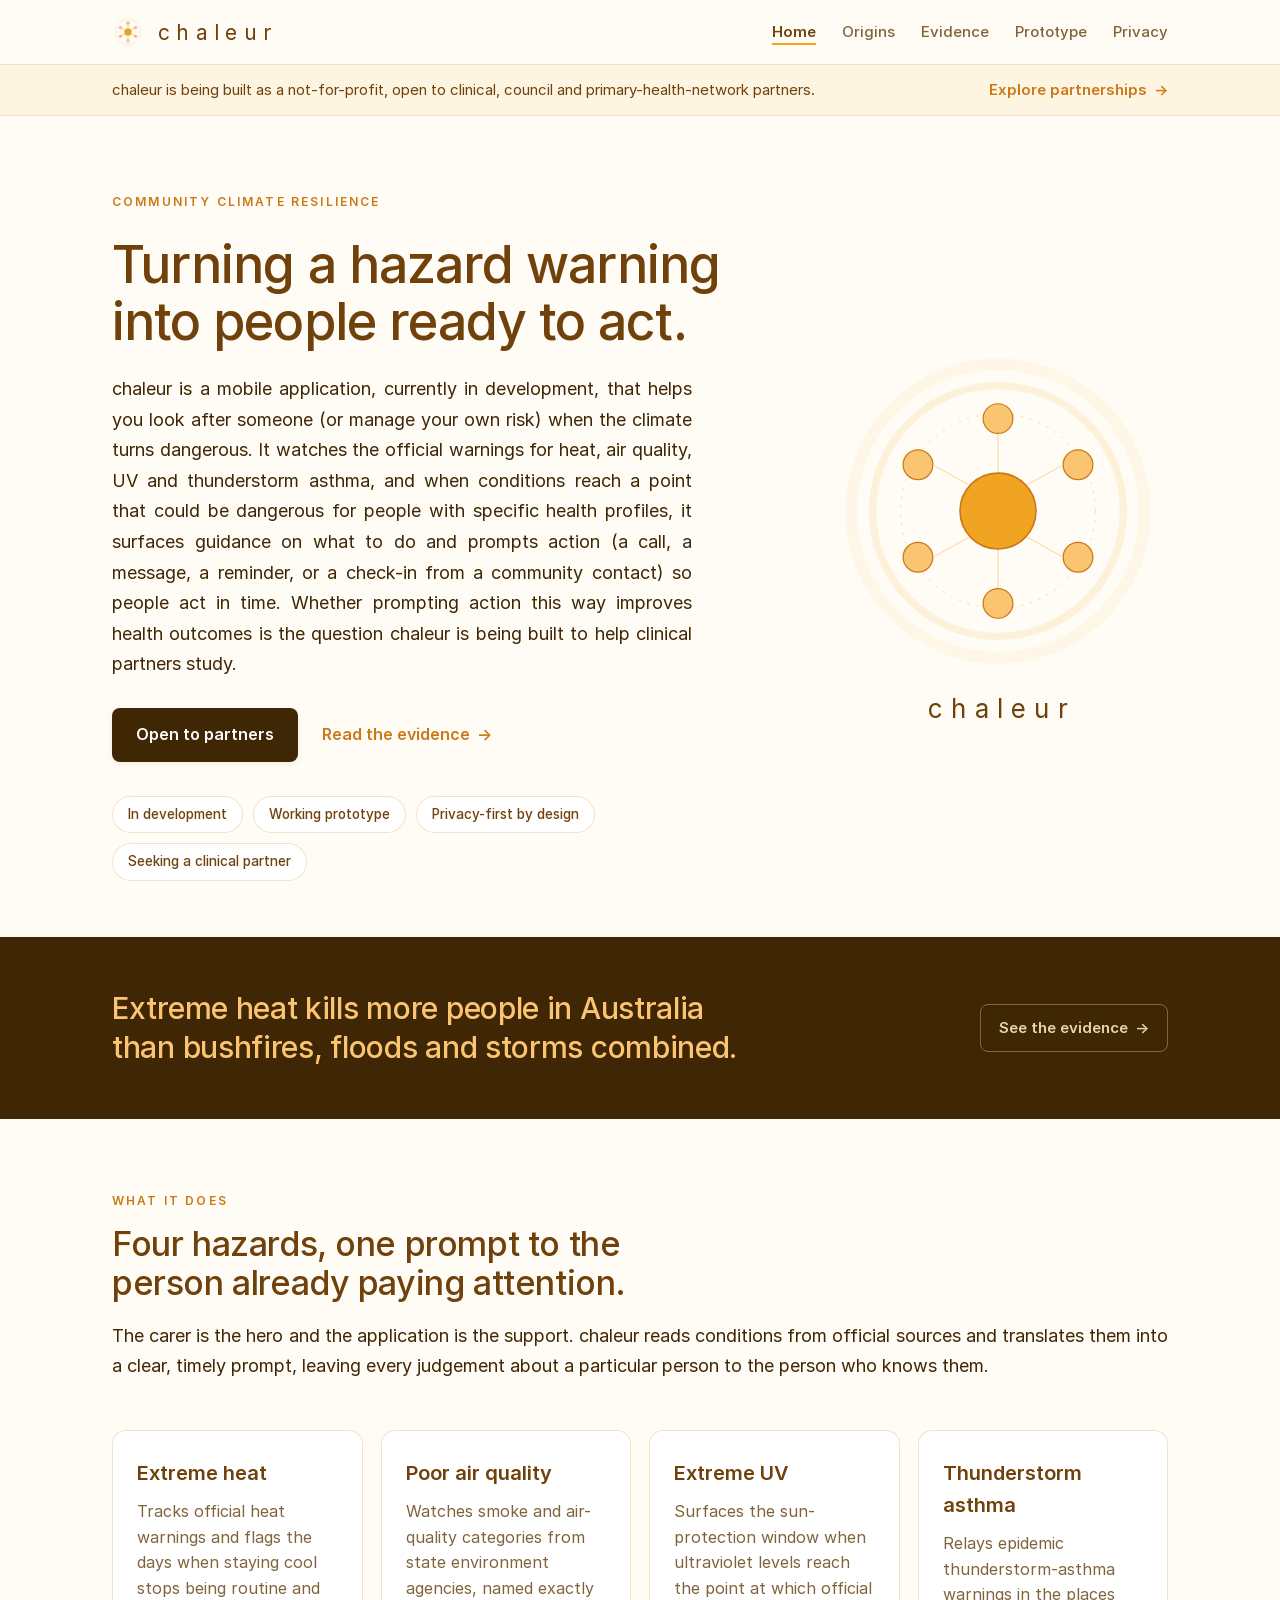
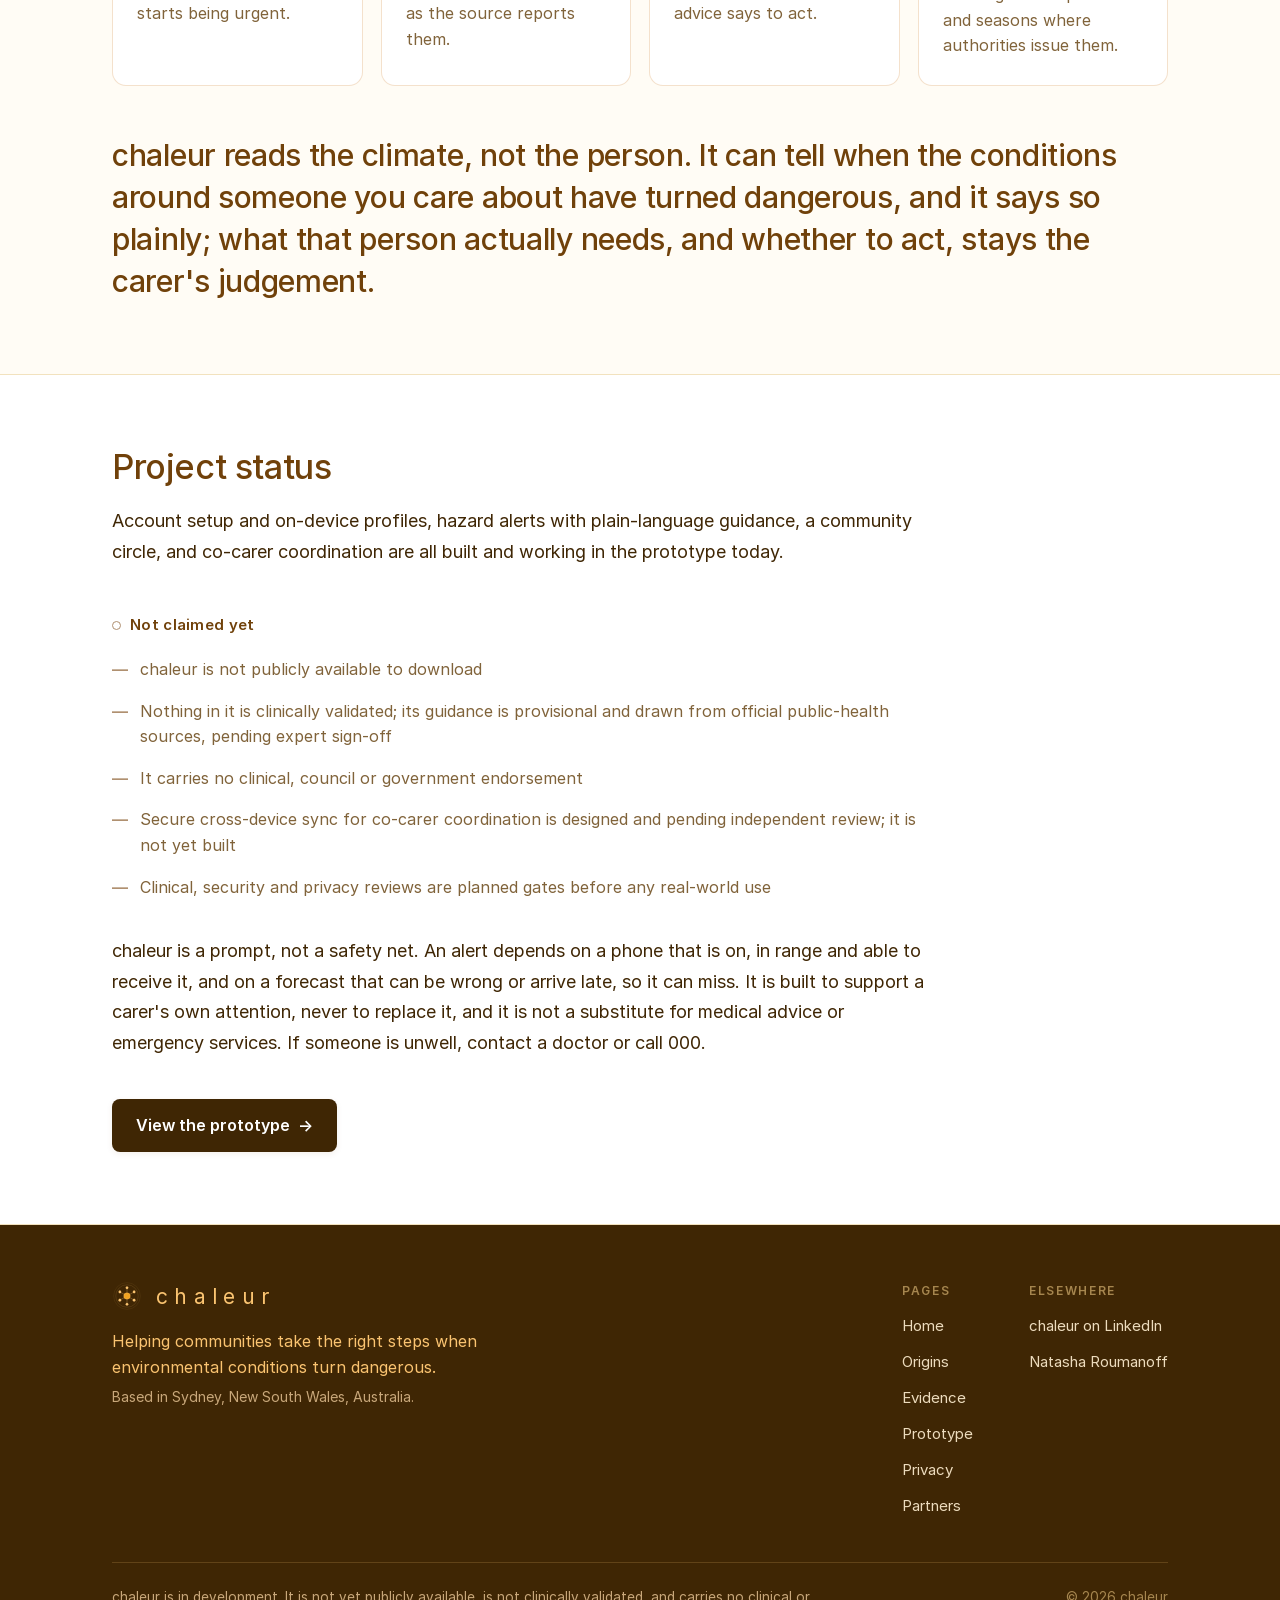
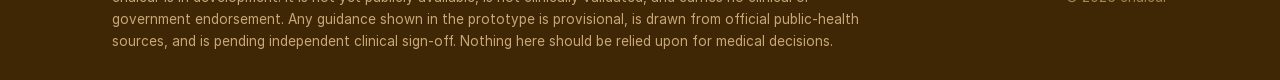
==== index.html @ b628b540 "Add GoatCounter page-view snippet to all six pages Co-Authored-By: Claude Fable 5 <noreply@anthropic" ====
<!DOCTYPE html>
<html lang="en-AU">
<head>
<meta charset="utf-8">
<meta name="viewport" content="width=device-width, initial-scale=1">
<title>chaleur — turning hazard warnings into people ready to act</title>
<link rel="icon" href="assets/favicon.svg" type="image/svg+xml">
<link rel="stylesheet" href="assets/site.css">
</head>
<body>

<a href="#main" class="is-skip" style="position:absolute;left:16px;top:-64px;z-index:200;background:var(--richest-dark);color:#fff;padding:11px 18px;border-radius:8px;font-size:15px;font-weight:600;text-decoration:none;transition:top .18s ease;">Skip to content</a>

<div style="min-height:100vh;display:flex;flex-direction:column;">

  <header style="position:sticky;top:0;z-index:50;background:rgba(255,252,245,0.94);border-bottom:1px solid var(--divider-soft);">
    <div style="max-width:1120px;margin:0 auto;padding:16px 32px;display:flex;align-items:center;justify-content:space-between;gap:24px;flex-wrap:wrap;">
      <a href="index.html" aria-label="chaleur home" style="display:inline-flex;align-items:center;gap:12px;text-decoration:none;">
        <svg viewBox="0 0 400 400" width="32" height="32" aria-hidden="true" focusable="false" style="display:block;flex:none;">
          <circle cx="200" cy="200" r="178" fill="none" stroke="#CB7818" stroke-width="5" stroke-opacity="0.15"></circle><circle cx="200" cy="200" r="150" fill="none" stroke="#CB7818" stroke-width="5" stroke-opacity="0.28"></circle><g stroke="#CB7818" stroke-width="8" stroke-opacity="0.5"><line x1="200" y1="200" x2="200" y2="90"></line><line x1="200" y1="200" x2="295" y2="145"></line><line x1="200" y1="200" x2="295" y2="255"></line><line x1="200" y1="200" x2="200" y2="310"></line><line x1="200" y1="200" x2="105" y2="255"></line><line x1="200" y1="200" x2="105" y2="145"></line></g><circle cx="200" cy="200" r="44" fill="#F1A322" stroke="#CB7818" stroke-width="3"></circle>
          <circle cx="200" cy="90" r="17" fill="#FBC471" stroke="#CB7818" stroke-width="2.5"></circle>
          <circle cx="295" cy="145" r="17" fill="#FBC471" stroke="#CB7818" stroke-width="2.5"></circle>
          <circle cx="295" cy="255" r="17" fill="#FBC471" stroke="#CB7818" stroke-width="2.5"></circle>
          <circle cx="200" cy="310" r="17" fill="#FBC471" stroke="#CB7818" stroke-width="2.5"></circle>
          <circle cx="105" cy="255" r="17" fill="#FBC471" stroke="#CB7818" stroke-width="2.5"></circle>
          <circle cx="105" cy="145" r="17" fill="#FBC471" stroke="#CB7818" stroke-width="2.5"></circle>
        </svg>
        <span style="font-family:var(--font-sans);font-weight:400;font-size:21px;letter-spacing:0.30em;color:var(--wordmark);text-transform:lowercase;line-height:1;padding-left:2px;">chaleur</span>
      </a>
      <nav aria-label="Primary" style="display:flex;align-items:center;gap:26px;flex-wrap:wrap;">
        <a href="index.html" aria-current="page" style="text-decoration:underline;text-decoration-color:var(--warmth-core);text-decoration-thickness:2px;text-underline-offset:6px;font-size:15px;font-weight:600;color:var(--wordmark);">Home</a>
        <a href="origins.html" class="h-word" style="text-decoration:none;font-size:15px;font-weight:500;color:var(--fg-muted);">Origins</a>
        <a href="evidence.html" class="h-word" style="text-decoration:none;font-size:15px;font-weight:500;color:var(--fg-muted);">Evidence</a>
        <a href="prototype.html" class="h-word" style="text-decoration:none;font-size:15px;font-weight:500;color:var(--fg-muted);">Prototype</a>
        <a href="privacy.html" class="h-word" style="text-decoration:none;font-size:15px;font-weight:500;color:var(--fg-muted);">Privacy</a>
      </nav>
    </div>
  </header>

  <aside aria-label="Partnerships" style="background:rgba(241,163,34,0.09);border-bottom:1px solid var(--divider-soft);">
    <div style="max-width:1120px;margin:0 auto;padding:13px 32px;display:flex;align-items:center;justify-content:space-between;gap:20px;flex-wrap:wrap;">
      <p style="margin:0;font-size:15px;color:var(--wordmark);">chaleur is being built as a not-for-profit, open to clinical, council and primary-health-network partners.</p>
      <a href="partners.html" class="h-word" style="display:inline-flex;align-items:center;gap:7px;flex:none;text-decoration:none;font-size:15px;font-weight:600;color:var(--amber-border);">Explore partnerships <span aria-hidden="true">→</span></a>
    </div>
  </aside>

  <main id="main" style="flex:1;">

    <section aria-labelledby="hero-h" style="max-width:1120px;margin:0 auto;padding:72px 32px 56px;">
      <div style="display:flex;gap:60px;align-items:center;flex-wrap:wrap;">
        <div style="flex:1 1 460px;min-width:300px;">
          <div style="margin-bottom:22px;">
            <span style="font-size:12px;font-weight:600;letter-spacing:0.18em;text-transform:uppercase;color:var(--amber-border);">Community climate resilience</span>
          </div>
          <h1 id="hero-h" style="margin:0 0 24px;font-weight:500;font-size:clamp(32px,4.2vw,52px);line-height:1.1;letter-spacing:-0.018em;color:var(--wordmark);text-wrap:balance;">Turning a hazard warning into people ready to act.</h1>
          <p style="margin:0 0 28px;font-size:18px;line-height:1.7;color:var(--fg);max-width:580px;">chaleur is a mobile application, currently in development, that helps you look after someone (or manage your own risk) when the climate turns dangerous. It watches the official warnings for heat, air quality, UV and thunderstorm asthma, and when conditions reach a point that could be dangerous for people with specific health profiles, it surfaces guidance on what to do and prompts action (a call, a message, a reminder, or a check-in from a community contact) so people act in time. Whether prompting action this way improves health outcomes is the question chaleur is being built to help clinical partners study.</p>
          <div style="display:flex;align-items:center;gap:24px;flex-wrap:wrap;margin-bottom:34px;">
            <a href="partners.html" class="h-btn-dark" style="display:inline-flex;align-items:center;gap:8px;background:var(--richest-dark);color:#fff;font-size:16px;font-weight:600;text-decoration:none;padding:14px 24px;border-radius:8px;box-shadow:var(--shadow-sm);transition:transform .18s ease,box-shadow .18s ease;">Open to partners</a>
            <a href="evidence.html" class="h-word" style="display:inline-flex;align-items:center;gap:7px;font-size:16px;font-weight:600;color:var(--amber-border);text-decoration:none;">Read the evidence <span aria-hidden="true">→</span></a>
          </div>
          <ul style="list-style:none;margin:0;padding:0;display:flex;flex-wrap:wrap;gap:10px;">
            <li style="font-size:13.5px;font-weight:500;color:var(--wordmark);background:var(--surface);border:1px solid var(--border-soft);border-radius:999px;padding:7px 15px;">In development</li>
            <li style="font-size:13.5px;font-weight:500;color:var(--wordmark);background:var(--surface);border:1px solid var(--border-soft);border-radius:999px;padding:7px 15px;">Working prototype</li>
            <li style="font-size:13.5px;font-weight:500;color:var(--wordmark);background:var(--surface);border:1px solid var(--border-soft);border-radius:999px;padding:7px 15px;">Privacy-first by design</li>
            <li style="font-size:13.5px;font-weight:500;color:var(--wordmark);background:var(--surface);border:1px solid var(--border-soft);border-radius:999px;padding:7px 15px;">Seeking a clinical partner</li>
          </ul>
        </div>
        <div style="flex:0 1 340px;min-width:280px;display:flex;flex-direction:column;align-items:center;gap:20px;">
          <div style="width:min(330px,80vw);">
            <svg viewBox="0 0 400 400" width="100%" role="img" aria-label="The chaleur mark: a central point connected outward to six surrounding points, representing a care network." style="display:block;">
              <circle class="ch-halo" cx="200" cy="200" r="178" fill="none" stroke="#F1A322" stroke-width="14" stroke-opacity="0.07" style="animation:ch-fade 900ms ease-out 200ms both;"></circle>
              <circle class="ch-halo" cx="200" cy="200" r="152" fill="none" stroke="#F1A322" stroke-width="9" stroke-opacity="0.13" style="animation:ch-fade 900ms ease-out 320ms both;"></circle>
              <circle class="ch-settle" cx="200" cy="200" r="118" fill="none" stroke="#F1A322" stroke-width="0.9" stroke-opacity="0.5" stroke-dasharray="3 8" style="transform-box:fill-box;transform-origin:center;animation:ch-fade 900ms ease-out 260ms both;"></circle>
              <g stroke="#F1A322" stroke-width="1.1" stroke-opacity="0.5">
                <line class="ch-settle" x1="200" y1="154" x2="200" y2="103" style="animation:ch-fade 700ms ease-out 720ms both;"></line>
                <line class="ch-settle" x1="227" y1="173" x2="277" y2="145" style="animation:ch-fade 700ms ease-out 760ms both;"></line>
                <line class="ch-settle" x1="227" y1="227" x2="277" y2="255" style="animation:ch-fade 700ms ease-out 800ms both;"></line>
                <line class="ch-settle" x1="200" y1="246" x2="200" y2="297" style="animation:ch-fade 700ms ease-out 760ms both;"></line>
                <line class="ch-settle" x1="173" y1="227" x2="123" y2="255" style="animation:ch-fade 700ms ease-out 800ms both;"></line>
                <line class="ch-settle" x1="173" y1="173" x2="123" y2="145" style="animation:ch-fade 700ms ease-out 760ms both;"></line>
              </g>
              <circle class="ch-settle" cx="200" cy="200" r="46" fill="#F1A322" stroke="#CB7818" stroke-width="2" style="transform-box:fill-box;transform-origin:center;animation:ch-settle 820ms cubic-bezier(.2,.7,.2,1) 120ms both;"></circle>
              <circle class="ch-settle" cx="200" cy="88" r="18" fill="#FBC471" stroke="#CB7818" stroke-width="1.5" style="transform-box:fill-box;transform-origin:center;animation:ch-settle 760ms cubic-bezier(.2,.7,.2,1) 340ms both;"></circle>
              <circle class="ch-settle" cx="297" cy="144" r="18" fill="#FBC471" stroke="#CB7818" stroke-width="1.5" style="transform-box:fill-box;transform-origin:center;animation:ch-settle 760ms cubic-bezier(.2,.7,.2,1) 400ms both;"></circle>
              <circle class="ch-settle" cx="297" cy="256" r="18" fill="#FBC471" stroke="#CB7818" stroke-width="1.5" style="transform-box:fill-box;transform-origin:center;animation:ch-settle 760ms cubic-bezier(.2,.7,.2,1) 460ms both;"></circle>
              <circle class="ch-settle" cx="200" cy="312" r="18" fill="#FBC471" stroke="#CB7818" stroke-width="1.5" style="transform-box:fill-box;transform-origin:center;animation:ch-settle 760ms cubic-bezier(.2,.7,.2,1) 520ms both;"></circle>
              <circle class="ch-settle" cx="103" cy="256" r="18" fill="#FBC471" stroke="#CB7818" stroke-width="1.5" style="transform-box:fill-box;transform-origin:center;animation:ch-settle 760ms cubic-bezier(.2,.7,.2,1) 580ms both;"></circle>
              <circle class="ch-settle" cx="103" cy="144" r="18" fill="#FBC471" stroke="#CB7818" stroke-width="1.5" style="transform-box:fill-box;transform-origin:center;animation:ch-settle 760ms cubic-bezier(.2,.7,.2,1) 640ms both;"></circle>
            </svg>
          </div>
          <div style="font-family:var(--font-sans);font-weight:400;font-size:26px;letter-spacing:0.32em;color:var(--wordmark);text-transform:lowercase;line-height:1;padding-left:8px;">chaleur</div>
        </div>
      </div>
    </section>

    <section aria-label="Why this matters" style="background:var(--richest-dark);">
      <div style="max-width:1120px;margin:0 auto;padding:52px 32px;display:flex;gap:32px;align-items:center;flex-wrap:wrap;justify-content:space-between;">
        <p style="margin:0;text-align:left;font-weight:500;font-size:clamp(22px,2.6vw,30px);line-height:1.3;letter-spacing:-0.01em;color:var(--community-light);max-width:780px;text-wrap:balance;">Extreme heat kills more people in Australia than bushfires, floods and storms combined.</p>
        <a href="evidence.html" class="h-ghost" style="display:inline-flex;align-items:center;gap:7px;flex:none;font-size:15px;font-weight:600;color:#E9D4AE;text-decoration:none;border:1px solid rgba(250,199,117,0.4);padding:11px 18px;border-radius:8px;">See the evidence <span aria-hidden="true">→</span></a>
      </div>
    </section>

    <section aria-labelledby="does-h" style="max-width:1120px;margin:0 auto;padding:72px 32px;">
      <p style="font-size:12px;font-weight:600;letter-spacing:0.18em;text-transform:uppercase;color:var(--amber-border);margin:0 0 14px;">What it does</p>
      <h2 id="does-h" style="margin:0 0 18px;font-weight:500;font-size:clamp(26px,3vw,34px);line-height:1.16;letter-spacing:-0.012em;color:var(--wordmark);max-width:780px;text-wrap:balance;">Four hazards, one prompt to the person already paying attention.</h2>
      <p style="margin:0 0 48px;font-size:18px;line-height:1.7;color:var(--fg);">The carer is the hero and the application is the support. chaleur reads conditions from official sources and translates them into a clear, timely prompt, leaving every judgement about a particular person to the person who knows them.</p>
      <div style="display:grid;grid-template-columns:repeat(auto-fit,minmax(230px,1fr));gap:18px;">
        <div style="background:var(--surface);border:1px solid var(--border-soft);border-radius:14px;padding:26px 24px;">
          <h3 style="margin:0 0 10px;font-weight:600;font-size:20px;color:var(--wordmark);">Extreme heat</h3>
          <p style="margin:0;text-align:left;font-size:16px;line-height:1.6;color:var(--fg-muted);">Tracks official heat warnings and flags the days when staying cool stops being routine and starts being urgent.</p>
        </div>
        <div style="background:var(--surface);border:1px solid var(--border-soft);border-radius:14px;padding:26px 24px;">
          <h3 style="margin:0 0 10px;font-weight:600;font-size:20px;color:var(--wordmark);">Poor air quality</h3>
          <p style="margin:0;text-align:left;font-size:16px;line-height:1.6;color:var(--fg-muted);">Watches smoke and air-quality categories from state environment agencies, named exactly as the source reports them.</p>
        </div>
        <div style="background:var(--surface);border:1px solid var(--border-soft);border-radius:14px;padding:26px 24px;">
          <h3 style="margin:0 0 10px;font-weight:600;font-size:20px;color:var(--wordmark);">Extreme UV</h3>
          <p style="margin:0;text-align:left;font-size:16px;line-height:1.6;color:var(--fg-muted);">Surfaces the sun-protection window when ultraviolet levels reach the point at which official advice says to act.</p>
        </div>
        <div style="background:var(--surface);border:1px solid var(--border-soft);border-radius:14px;padding:26px 24px;">
          <h3 style="margin:0 0 10px;font-weight:600;font-size:20px;color:var(--wordmark);">Thunderstorm asthma</h3>
          <p style="margin:0;text-align:left;font-size:16px;line-height:1.6;color:var(--fg-muted);">Relays epidemic thunderstorm-asthma warnings in the places and seasons where authorities issue them.</p>
        </div>
      </div>
      <p style="margin:48px 0 0;font-size:clamp(22px,2.6vw,30px);font-weight:500;line-height:1.4;color:var(--wordmark);letter-spacing:-0.01em;text-align:left;text-wrap:pretty;">chaleur reads the climate, not the person. It can tell when the conditions around someone you care about have turned dangerous, and it says so plainly; what that person actually needs, and whether to act, stays the carer's judgement.</p>
    </section>

    <section aria-labelledby="status-h" style="background:var(--surface);border-top:1px solid var(--divider-soft);border-bottom:1px solid var(--divider-soft);">
      <div style="max-width:1120px;margin:0 auto;padding:72px 32px;">
        <h2 id="status-h" style="margin:0 0 20px;font-weight:500;font-size:clamp(26px,3vw,34px);line-height:1.16;letter-spacing:-0.012em;color:var(--wordmark);">Project status</h2>
        <p style="margin:0 0 44px;font-size:18px;line-height:1.7;color:var(--fg);max-width:820px;text-align:left;">Account setup and on-device profiles, hazard alerts with plain-language guidance, a community circle, and co-carer coordination are all built and working in the prototype today.</p>
        <div style="display:inline-flex;align-items:center;gap:9px;margin-bottom:20px;">
          <span aria-hidden="true" style="width:9px;height:9px;border-radius:50%;border:1.5px solid var(--fg-subtle);flex:none;"></span>
          <h3 style="margin:0;font-size:15px;font-weight:600;letter-spacing:0.02em;color:var(--wordmark);">Not claimed yet</h3>
        </div>
        <ul style="list-style:none;margin:0;padding:0;display:flex;flex-direction:column;gap:16px;max-width:820px;">
          <li style="display:flex;gap:12px;font-size:16px;color:var(--fg-muted);"><span aria-hidden="true" style="color:var(--fg-subtle);flex:none;font-weight:600;">—</span><span>chaleur is not publicly available to download</span></li>
          <li style="display:flex;gap:12px;font-size:16px;color:var(--fg-muted);"><span aria-hidden="true" style="color:var(--fg-subtle);flex:none;font-weight:600;">—</span><span>Nothing in it is clinically validated; its guidance is provisional and drawn from official public-health sources, pending expert sign-off</span></li>
          <li style="display:flex;gap:12px;font-size:16px;color:var(--fg-muted);"><span aria-hidden="true" style="color:var(--fg-subtle);flex:none;font-weight:600;">—</span><span>It carries no clinical, council or government endorsement</span></li>
          <li style="display:flex;gap:12px;font-size:16px;color:var(--fg-muted);"><span aria-hidden="true" style="color:var(--fg-subtle);flex:none;font-weight:600;">—</span><span>Secure cross-device sync for co-carer coordination is designed and pending independent review; it is not yet built</span></li>
          <li style="display:flex;gap:12px;font-size:16px;color:var(--fg-muted);"><span aria-hidden="true" style="color:var(--fg-subtle);flex:none;font-weight:600;">—</span><span>Clinical, security and privacy reviews are planned gates before any real-world use</span></li>
        </ul>
        <p style="margin:36px 0 0;font-size:18px;line-height:1.7;color:var(--fg);max-width:820px;text-align:left;">chaleur is a prompt, not a safety net. An alert depends on a phone that is on, in range and able to receive it, and on a forecast that can be wrong or arrive late, so it can miss. It is built to support a carer's own attention, never to replace it, and it is not a substitute for medical advice or emergency services. If someone is unwell, contact a doctor or call 000.</p>
        <div style="margin-top:40px;">
          <a href="prototype.html" class="h-btn-dark" style="display:inline-flex;align-items:center;gap:8px;background:var(--richest-dark);color:#fff;font-size:16px;font-weight:600;text-decoration:none;padding:14px 24px;border-radius:8px;box-shadow:var(--shadow-sm);transition:transform .18s ease,box-shadow .18s ease,background .18s ease;">View the prototype <span aria-hidden="true">→</span></a>
        </div>
      </div>
    </section>

  </main>

  <footer style="background:#3F2604;color:#FFFCF5;font-family:'Inter',-apple-system,BlinkMacSystemFont,'Segoe UI',Helvetica,Arial,sans-serif;">
    <div style="max-width:1120px;margin:0 auto;padding:56px 32px 28px;">
      <div style="display:flex;gap:48px;justify-content:space-between;flex-wrap:wrap;align-items:flex-start;margin-bottom:44px;">
        <div style="max-width:440px;">
          <div style="display:inline-flex;align-items:center;gap:12px;margin-bottom:18px;">
            <svg viewBox="0 0 400 400" width="30" height="30" aria-hidden="true" focusable="false" style="display:block;flex:none;">
              <circle cx="200" cy="200" r="178" fill="none" stroke="#FBC471" stroke-width="5" stroke-opacity="0.17"></circle><circle cx="200" cy="200" r="150" fill="none" stroke="#FBC471" stroke-width="5" stroke-opacity="0.3"></circle><g stroke="#FBC471" stroke-width="8" stroke-opacity="0.5"><line x1="200" y1="200" x2="200" y2="90"></line><line x1="200" y1="200" x2="295" y2="145"></line><line x1="200" y1="200" x2="295" y2="255"></line><line x1="200" y1="200" x2="200" y2="310"></line><line x1="200" y1="200" x2="105" y2="255"></line><line x1="200" y1="200" x2="105" y2="145"></line></g><circle cx="200" cy="200" r="44" fill="#F1A322" stroke="#FBC471" stroke-width="3"></circle>
              <circle cx="200" cy="90" r="17" fill="#FBC471" stroke="#FBC471" stroke-width="2"></circle>
              <circle cx="295" cy="145" r="17" fill="#FBC471" stroke="#FBC471" stroke-width="2"></circle>
              <circle cx="295" cy="255" r="17" fill="#FBC471" stroke="#FBC471" stroke-width="2"></circle>
              <circle cx="200" cy="310" r="17" fill="#FBC471" stroke="#FBC471" stroke-width="2"></circle>
              <circle cx="105" cy="255" r="17" fill="#FBC471" stroke="#FBC471" stroke-width="2"></circle>
              <circle cx="105" cy="145" r="17" fill="#FBC471" stroke="#FBC471" stroke-width="2"></circle>
            </svg>
            <span style="font-weight:400;font-size:21px;letter-spacing:0.30em;color:#FBC471;text-transform:lowercase;line-height:1;padding-left:2px;">chaleur</span>
          </div>
          <p style="margin:0 0 6px;font-size:16px;color:#FBC471;">Helping communities take the right steps when environmental conditions turn dangerous.</p>
          <p style="margin:0;font-size:14px;color:#C8A77A;">Based in Sydney, New South Wales, Australia.</p>
        </div>
        <div style="display:flex;gap:56px;flex-wrap:wrap;">
          <nav aria-label="Footer" style="display:flex;flex-direction:column;gap:12px;">
            <span style="font-size:12px;font-weight:600;letter-spacing:0.14em;text-transform:uppercase;color:#A6864F;margin-bottom:2px;">Pages</span>
            <a href="index.html" class="h-foot" style="text-decoration:none;font-size:15px;color:#EDDCBE;">Home</a>
            <a href="origins.html" class="h-foot" style="text-decoration:none;font-size:15px;color:#EDDCBE;">Origins</a>
            <a href="evidence.html" class="h-foot" style="text-decoration:none;font-size:15px;color:#EDDCBE;">Evidence</a>
            <a href="prototype.html" class="h-foot" style="text-decoration:none;font-size:15px;color:#EDDCBE;">Prototype</a>
            <a href="privacy.html" class="h-foot" style="text-decoration:none;font-size:15px;color:#EDDCBE;">Privacy</a>
            <a href="partners.html" class="h-foot" style="text-decoration:none;font-size:15px;color:#EDDCBE;">Partners</a>
          </nav>
          <nav aria-label="Elsewhere" style="display:flex;flex-direction:column;gap:12px;">
            <span style="font-size:12px;font-weight:600;letter-spacing:0.14em;text-transform:uppercase;color:#A6864F;margin-bottom:2px;">Elsewhere</span>
            <a href="https://www.linkedin.com/company/chaleur-app/" target="_blank" rel="noopener noreferrer" class="h-foot" style="text-decoration:none;font-size:15px;color:#EDDCBE;">chaleur on LinkedIn</a>
            <a href="https://www.linkedin.com/in/natasharoumanoff/" target="_blank" rel="noopener noreferrer" class="h-foot" style="text-decoration:none;font-size:15px;color:#EDDCBE;">Natasha Roumanoff</a>
          </nav>
        </div>
      </div>
      <div style="border-top:1px solid rgba(250,199,117,0.18);padding-top:24px;display:flex;gap:32px;flex-wrap:wrap;justify-content:space-between;align-items:flex-start;">
        <p style="margin:0;font-size:13.5px;line-height:1.6;color:#C8A77A;max-width:760px;">chaleur is in development. It is not yet publicly available, is not clinically validated, and carries no clinical or government endorsement. Any guidance shown in the prototype is provisional, is drawn from official public-health sources, and is pending independent clinical sign-off. Nothing here should be relied upon for medical decisions.</p>
        <p style="margin:0;font-size:13.5px;color:#A6864F;white-space:nowrap;">© 2026 chaleur</p>
      </div>
    </div>
  </footer>

</div>
<script data-goatcounter="https://chaleur.goatcounter.com/count"
        async src="//gc.zgo.at/count.js"></script>
</body>
</html>
---- assets/site.css ----
/* chaleur website — shared styles (brand v1.2)
   Design tokens, base rules and motion are reproduced verbatim from the Claude Design bundle.
   The bundle expressed hover/focus/active as `style-hover` / `style-focus` / `style-active`
   pseudo-attributes interpreted at runtime; here those interaction states are reproduced as real
   CSS rules (the small `.is-*` / `.h-*` classes at the foot of this file). Each element keeps its
   verbatim inline base style; the state rules use `!important` only on the properties that change
   on interaction, so they reliably override the inline base. */

/* ---- Self-hosted fonts (no third-party CDN) ---- */
@font-face { font-family:"Inter"; font-style:normal; font-weight:400; font-display:swap; src:url("fonts/Inter-Regular.woff2") format("woff2"); }
@font-face { font-family:"Inter"; font-style:normal; font-weight:500; font-display:swap; src:url("fonts/Inter-Medium.woff2") format("woff2"); }
@font-face { font-family:"Inter"; font-style:normal; font-weight:600; font-display:swap; src:url("fonts/Inter-SemiBold.woff2") format("woff2"); }
@font-face { font-family:"Inter"; font-style:normal; font-weight:700; font-display:swap; src:url("fonts/Inter-Bold.woff2") format("woff2"); }

/* ---- Design tokens ---- */
:root{
  --tint-bg:#FFFCF5; --surface:#FFFFFF;
  --warmth-core:#F1A322; --community-light:#FBC471; --amber-border:#CB7818;
  --wordmark:#70410A; --richest-dark:#3F2604; --pressed-dark:#2A1903;
  --fg:#3F2604; --fg-muted:#80633A; --fg-subtle:#B09070;
  --divider-soft:#F2E2BE; --border-soft:rgba(203,120,24,0.22);
  --shadow-sm:0 2px 6px rgba(112,65,10,0.08); --shadow-md:0 6px 18px rgba(112,65,10,0.10);
  --font-sans:"Inter",-apple-system,BlinkMacSystemFont,"Segoe UI",Helvetica,Arial,sans-serif;
}

/* ---- Base ---- */
*{box-sizing:border-box;}
html{scroll-behavior:smooth;}
body{margin:0;background:var(--tint-bg);color:var(--fg);font-family:var(--font-sans);font-weight:400;font-size:16px;line-height:1.6;-webkit-font-smoothing:antialiased;text-rendering:optimizeLegibility;}
*:focus-visible{outline:2px solid var(--warmth-core);outline-offset:3px;border-radius:3px;}
main p{text-align:justify;-webkit-hyphens:auto;hyphens:auto;}

/* ---- Animated mark (Home). Finite: the mark settles once and stops. ---- */
@keyframes ch-settle{from{opacity:0;transform:scale(.45);}to{opacity:1;transform:scale(1);}}
@keyframes ch-fade{from{opacity:0;}to{opacity:1;}}
@media (prefers-reduced-motion:reduce){
  html{scroll-behavior:auto;}
  .ch-settle{animation:none!important;opacity:1!important;transform:none!important;}
  .ch-halo{animation:none!important;}
}

/* ---- Interaction states (reproduce the bundle's style-hover/focus/active) ---- */
.is-skip:focus{top:16px!important;}
.h-word:hover{color:var(--wordmark)!important;}
.h-word-ul:hover{color:var(--wordmark)!important;text-decoration:underline!important;}
.h-ul:hover{text-decoration:underline!important;}
.h-ghost:hover{border-color:var(--community-light)!important;color:#fff!important;}
.h-foot:hover{color:#FBC471!important;}
.h-btn-dark:hover{transform:translateY(-2px)!important;box-shadow:var(--shadow-md)!important;}
.h-btn-dark:active{transform:translateY(0)!important;background:var(--pressed-dark)!important;}
.h-btn-amber:hover{background:var(--amber-border)!important;box-shadow:var(--shadow-sm)!important;}
.h-lift:hover{transform:translateY(-2px)!important;box-shadow:0 8px 22px rgba(0,0,0,0.28)!important;}
.h-lift:active{transform:translateY(0)!important;}
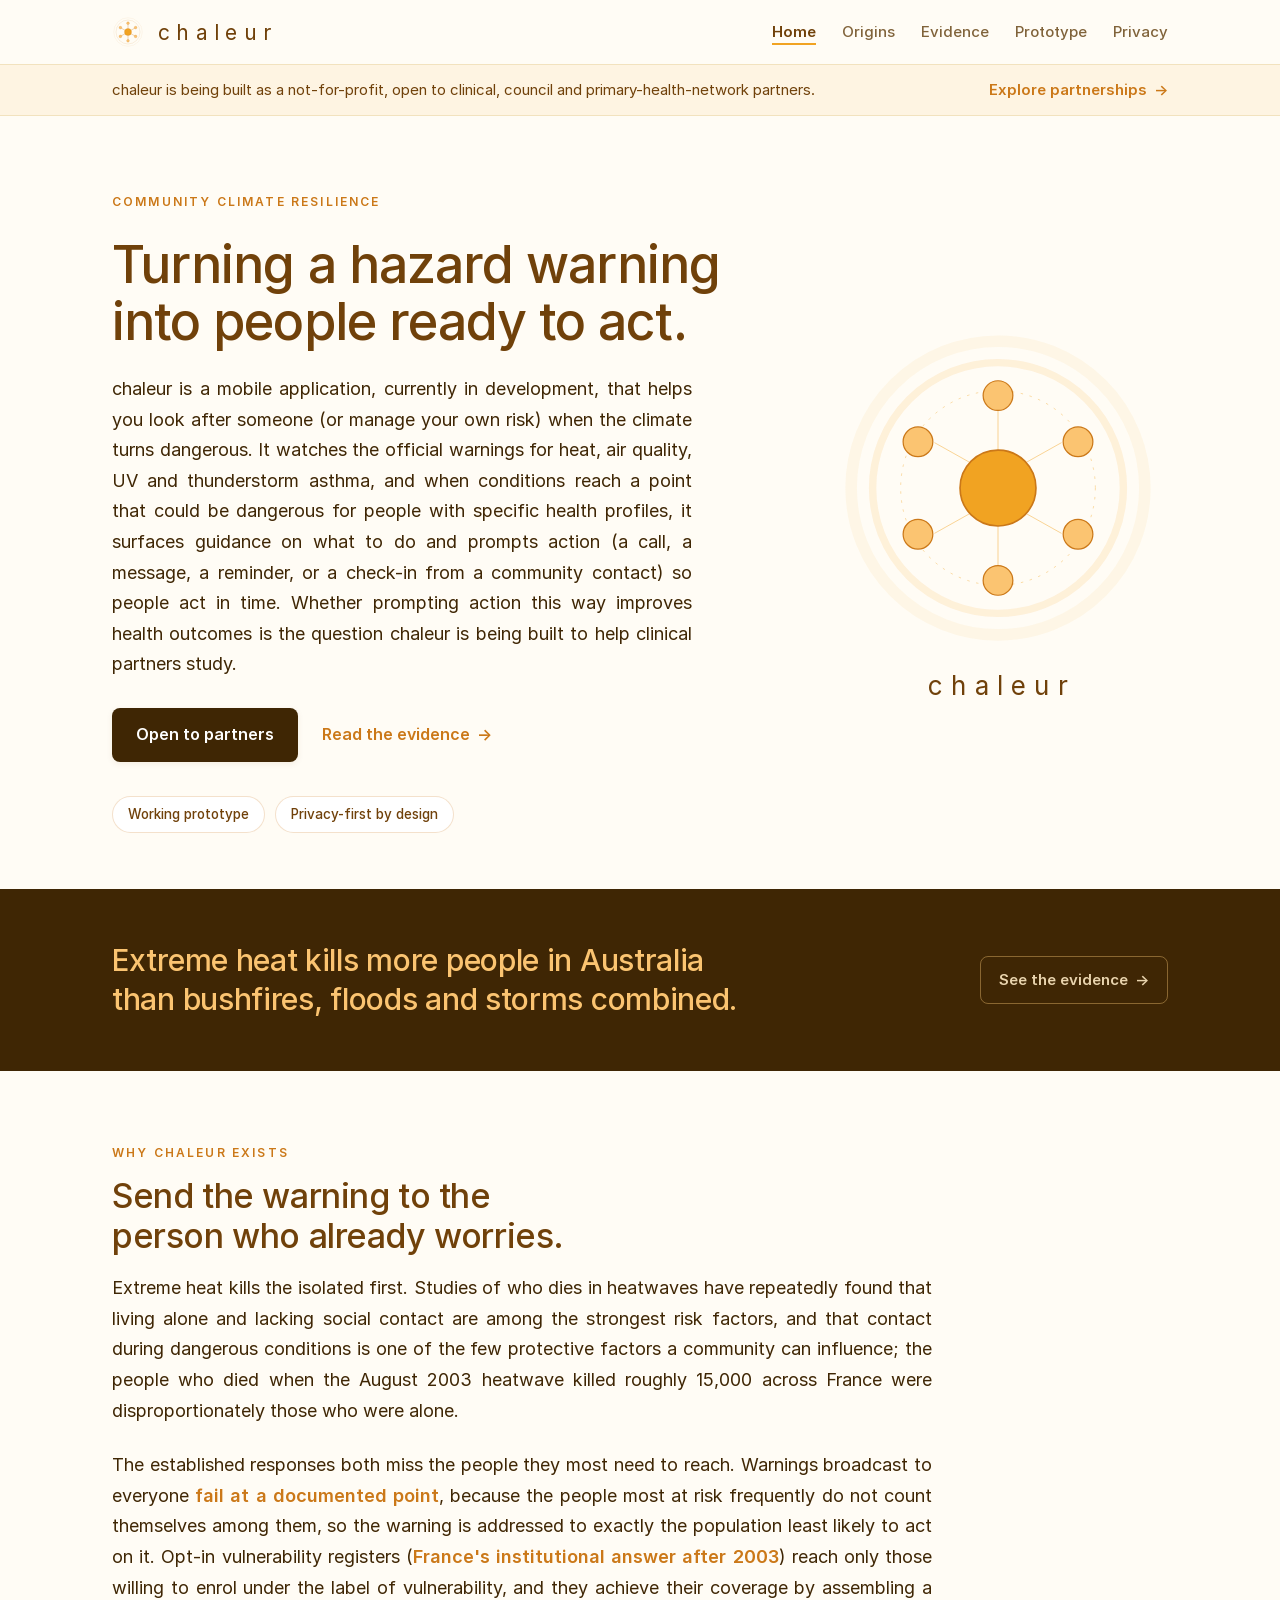
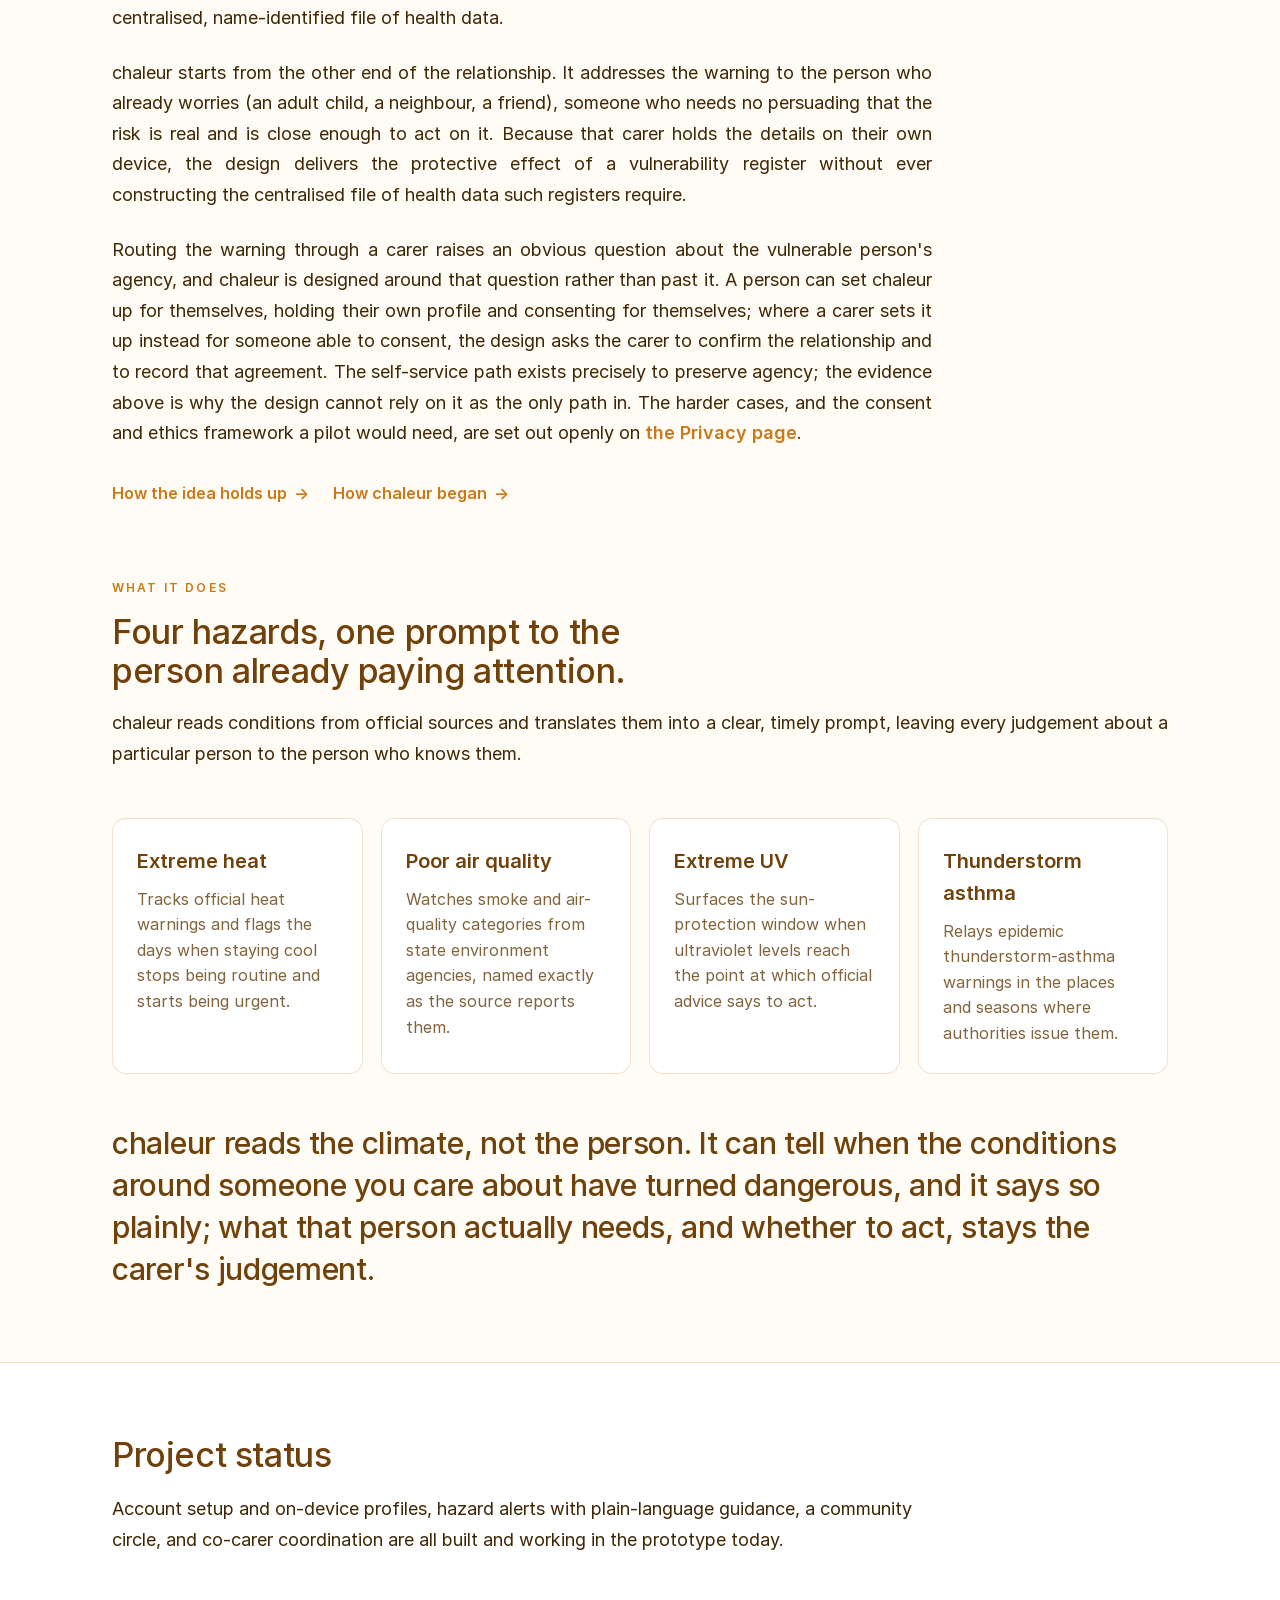
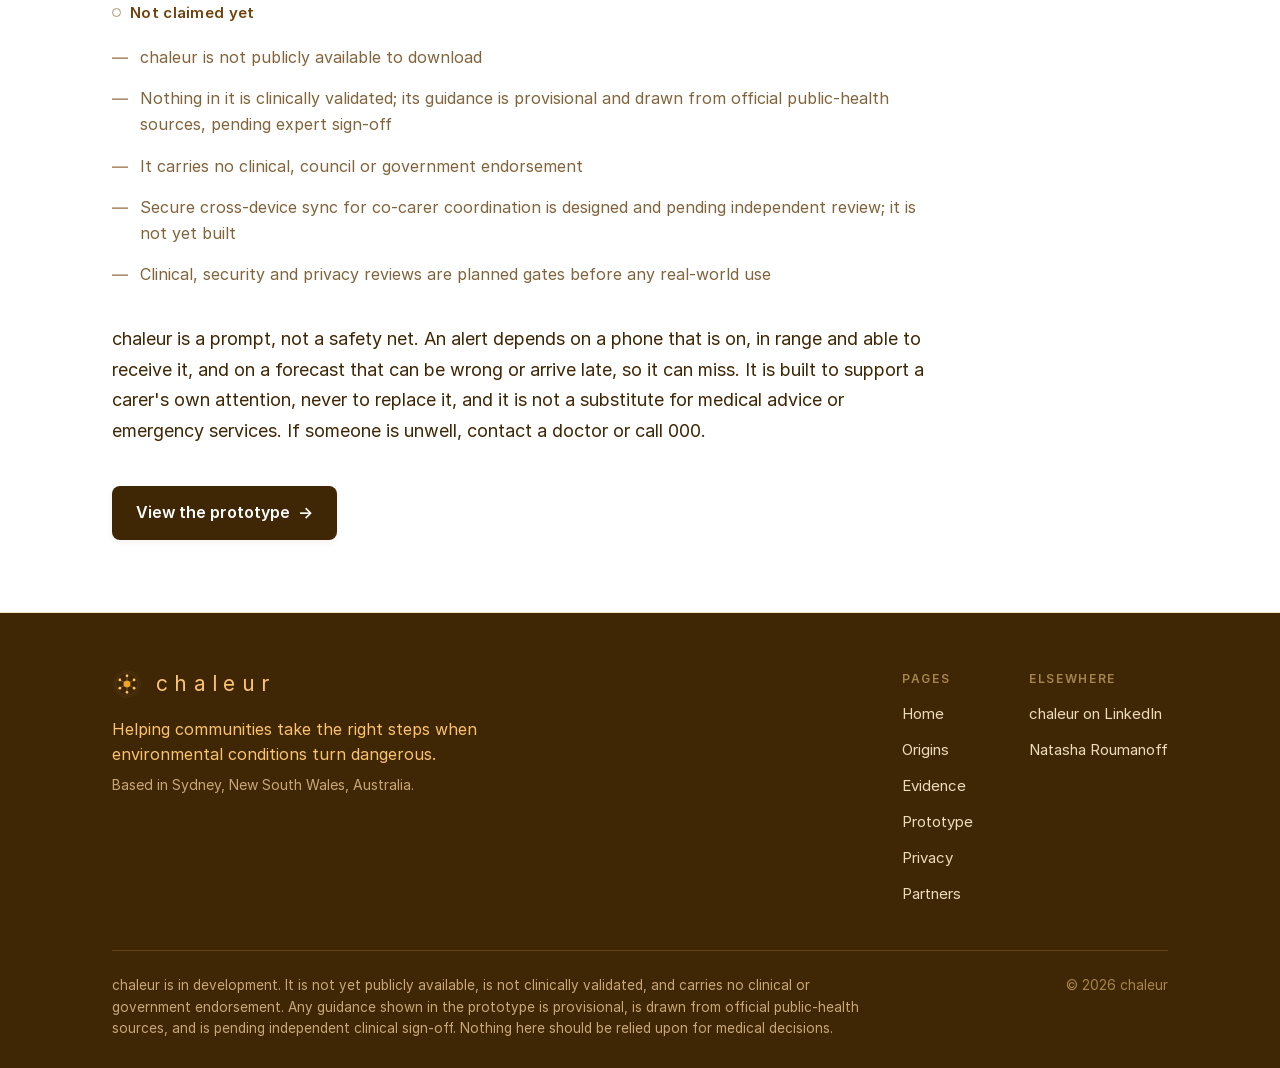
==== commit ef736a3f: "Site-wide copy + IA rewrite: Home argument, Evidence rebuild, Origins trim, Partners ask, Privacy co" ====
--- a/index.html
+++ b/index.html
@@ -59,10 +59,8 @@
             <a href="evidence.html" class="h-word" style="display:inline-flex;align-items:center;gap:7px;font-size:16px;font-weight:600;color:var(--amber-border);text-decoration:none;">Read the evidence <span aria-hidden="true">→</span></a>
           </div>
           <ul style="list-style:none;margin:0;padding:0;display:flex;flex-wrap:wrap;gap:10px;">
-            <li style="font-size:13.5px;font-weight:500;color:var(--wordmark);background:var(--surface);border:1px solid var(--border-soft);border-radius:999px;padding:7px 15px;">In development</li>
             <li style="font-size:13.5px;font-weight:500;color:var(--wordmark);background:var(--surface);border:1px solid var(--border-soft);border-radius:999px;padding:7px 15px;">Working prototype</li>
             <li style="font-size:13.5px;font-weight:500;color:var(--wordmark);background:var(--surface);border:1px solid var(--border-soft);border-radius:999px;padding:7px 15px;">Privacy-first by design</li>
-            <li style="font-size:13.5px;font-weight:500;color:var(--wordmark);background:var(--surface);border:1px solid var(--border-soft);border-radius:999px;padding:7px 15px;">Seeking a clinical partner</li>
           </ul>
         </div>
         <div style="flex:0 1 340px;min-width:280px;display:flex;flex-direction:column;align-items:center;gap:20px;">
@@ -100,10 +98,23 @@
       </div>
     </section>
 
+    <section aria-labelledby="why-h" style="max-width:1120px;margin:0 auto;padding:72px 32px 0;">
+      <p style="font-size:12px;font-weight:600;letter-spacing:0.18em;text-transform:uppercase;color:var(--amber-border);margin:0 0 14px;">Why chaleur exists</p>
+      <h2 id="why-h" style="margin:0 0 18px;font-weight:500;font-size:clamp(26px,3vw,34px);line-height:1.16;letter-spacing:-0.012em;color:var(--wordmark);max-width:780px;text-wrap:balance;">Send the warning to the person who already worries.</h2>
+      <p style="margin:0 0 24px;font-size:18px;line-height:1.7;color:var(--fg);max-width:820px;">Extreme heat kills the isolated first. Studies of who dies in heatwaves have repeatedly found that living alone and lacking social contact are among the strongest risk factors, and that contact during dangerous conditions is one of the few protective factors a community can influence; the people who died when the August 2003 heatwave killed roughly 15,000 across France were disproportionately those who were alone.</p>
+      <p style="margin:0 0 24px;font-size:18px;line-height:1.7;color:var(--fg);max-width:820px;">The established responses both miss the people they most need to reach. Warnings broadcast to everyone <a href="evidence.html#carer-routing" class="h-word-ul" style="color:var(--amber-border);font-weight:600;text-decoration:none;">fail at a documented point</a>, because the people most at risk frequently do not count themselves among them, so the warning is addressed to exactly the population least likely to act on it. Opt-in vulnerability registers (<a href="evidence.html#register" class="h-word-ul" style="color:var(--amber-border);font-weight:600;text-decoration:none;">France's institutional answer after 2003</a>) reach only those willing to enrol under the label of vulnerability, and they achieve their coverage by assembling a centralised, name-identified file of health data.</p>
+      <p style="margin:0 0 24px;font-size:18px;line-height:1.7;color:var(--fg);max-width:820px;">chaleur starts from the other end of the relationship. It addresses the warning to the person who already worries (an adult child, a neighbour, a friend), someone who needs no persuading that the risk is real and is close enough to act on it. Because that carer holds the details on their own device, the design delivers the protective effect of a vulnerability register without ever constructing the centralised file of health data such registers require.</p>
+      <p style="margin:0 0 32px;font-size:18px;line-height:1.7;color:var(--fg);max-width:820px;">Routing the warning through a carer raises an obvious question about the vulnerable person's agency, and chaleur is designed around that question rather than past it. A person can set chaleur up for themselves, holding their own profile and consenting for themselves; where a carer sets it up instead for someone able to consent, the design asks the carer to confirm the relationship and to record that agreement. The self-service path exists precisely to preserve agency; the evidence above is why the design cannot rely on it as the only path in. The harder cases, and the consent and ethics framework a pilot would need, are set out openly on <a href="privacy.html#consent" class="h-word-ul" style="color:var(--amber-border);font-weight:600;text-decoration:none;">the Privacy page</a>.</p>
+      <div style="display:flex;align-items:center;gap:24px;flex-wrap:wrap;">
+        <a href="evidence.html#open-questions" class="h-word" style="display:inline-flex;align-items:center;gap:7px;font-size:16px;font-weight:600;color:var(--amber-border);text-decoration:none;">How the idea holds up <span aria-hidden="true">→</span></a>
+        <a href="origins.html" class="h-word" style="display:inline-flex;align-items:center;gap:7px;font-size:16px;font-weight:600;color:var(--amber-border);text-decoration:none;">How chaleur began <span aria-hidden="true">→</span></a>
+      </div>
+    </section>
+
     <section aria-labelledby="does-h" style="max-width:1120px;margin:0 auto;padding:72px 32px;">
       <p style="font-size:12px;font-weight:600;letter-spacing:0.18em;text-transform:uppercase;color:var(--amber-border);margin:0 0 14px;">What it does</p>
       <h2 id="does-h" style="margin:0 0 18px;font-weight:500;font-size:clamp(26px,3vw,34px);line-height:1.16;letter-spacing:-0.012em;color:var(--wordmark);max-width:780px;text-wrap:balance;">Four hazards, one prompt to the person already paying attention.</h2>
-      <p style="margin:0 0 48px;font-size:18px;line-height:1.7;color:var(--fg);">The carer is the hero and the application is the support. chaleur reads conditions from official sources and translates them into a clear, timely prompt, leaving every judgement about a particular person to the person who knows them.</p>
+      <p style="margin:0 0 48px;font-size:18px;line-height:1.7;color:var(--fg);">chaleur reads conditions from official sources and translates them into a clear, timely prompt, leaving every judgement about a particular person to the person who knows them.</p>
       <div style="display:grid;grid-template-columns:repeat(auto-fit,minmax(230px,1fr));gap:18px;">
         <div style="background:var(--surface);border:1px solid var(--border-soft);border-radius:14px;padding:26px 24px;">
           <h3 style="margin:0 0 10px;font-weight:600;font-size:20px;color:var(--wordmark);">Extreme heat</h3>
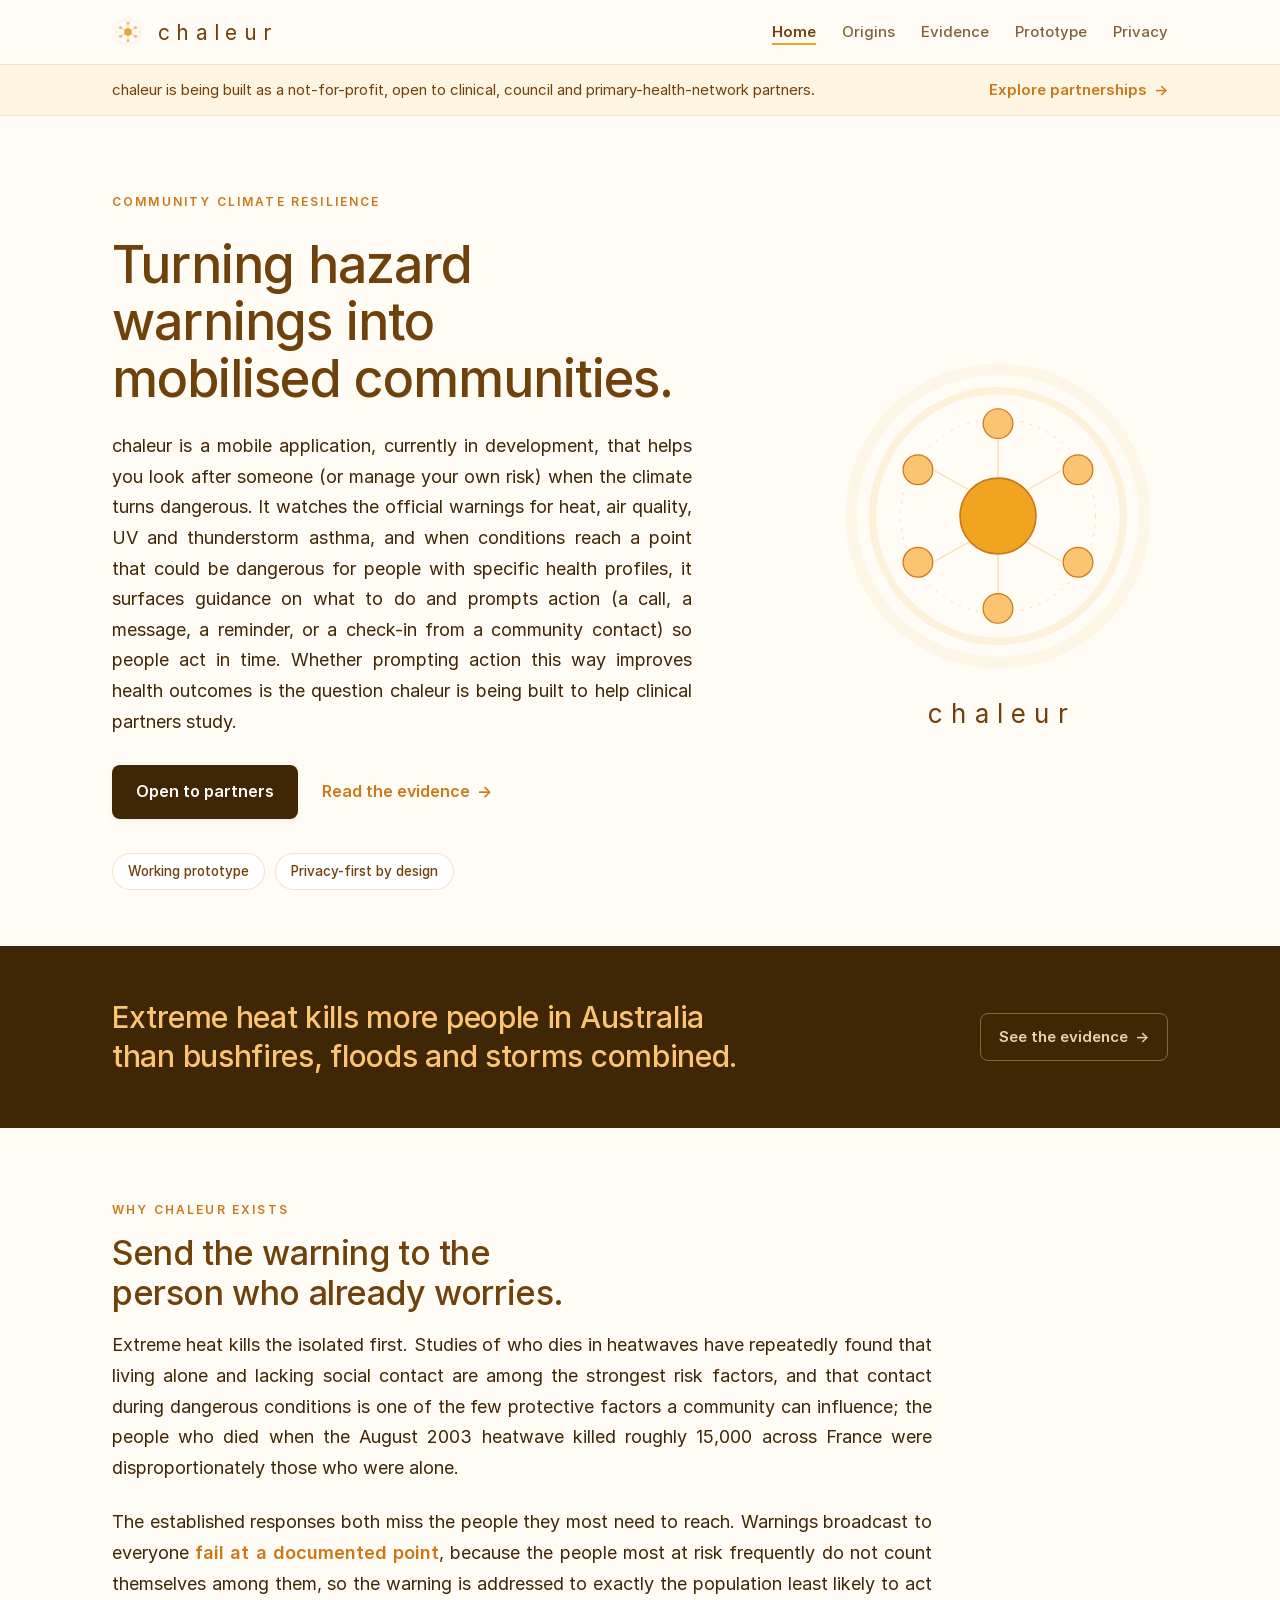
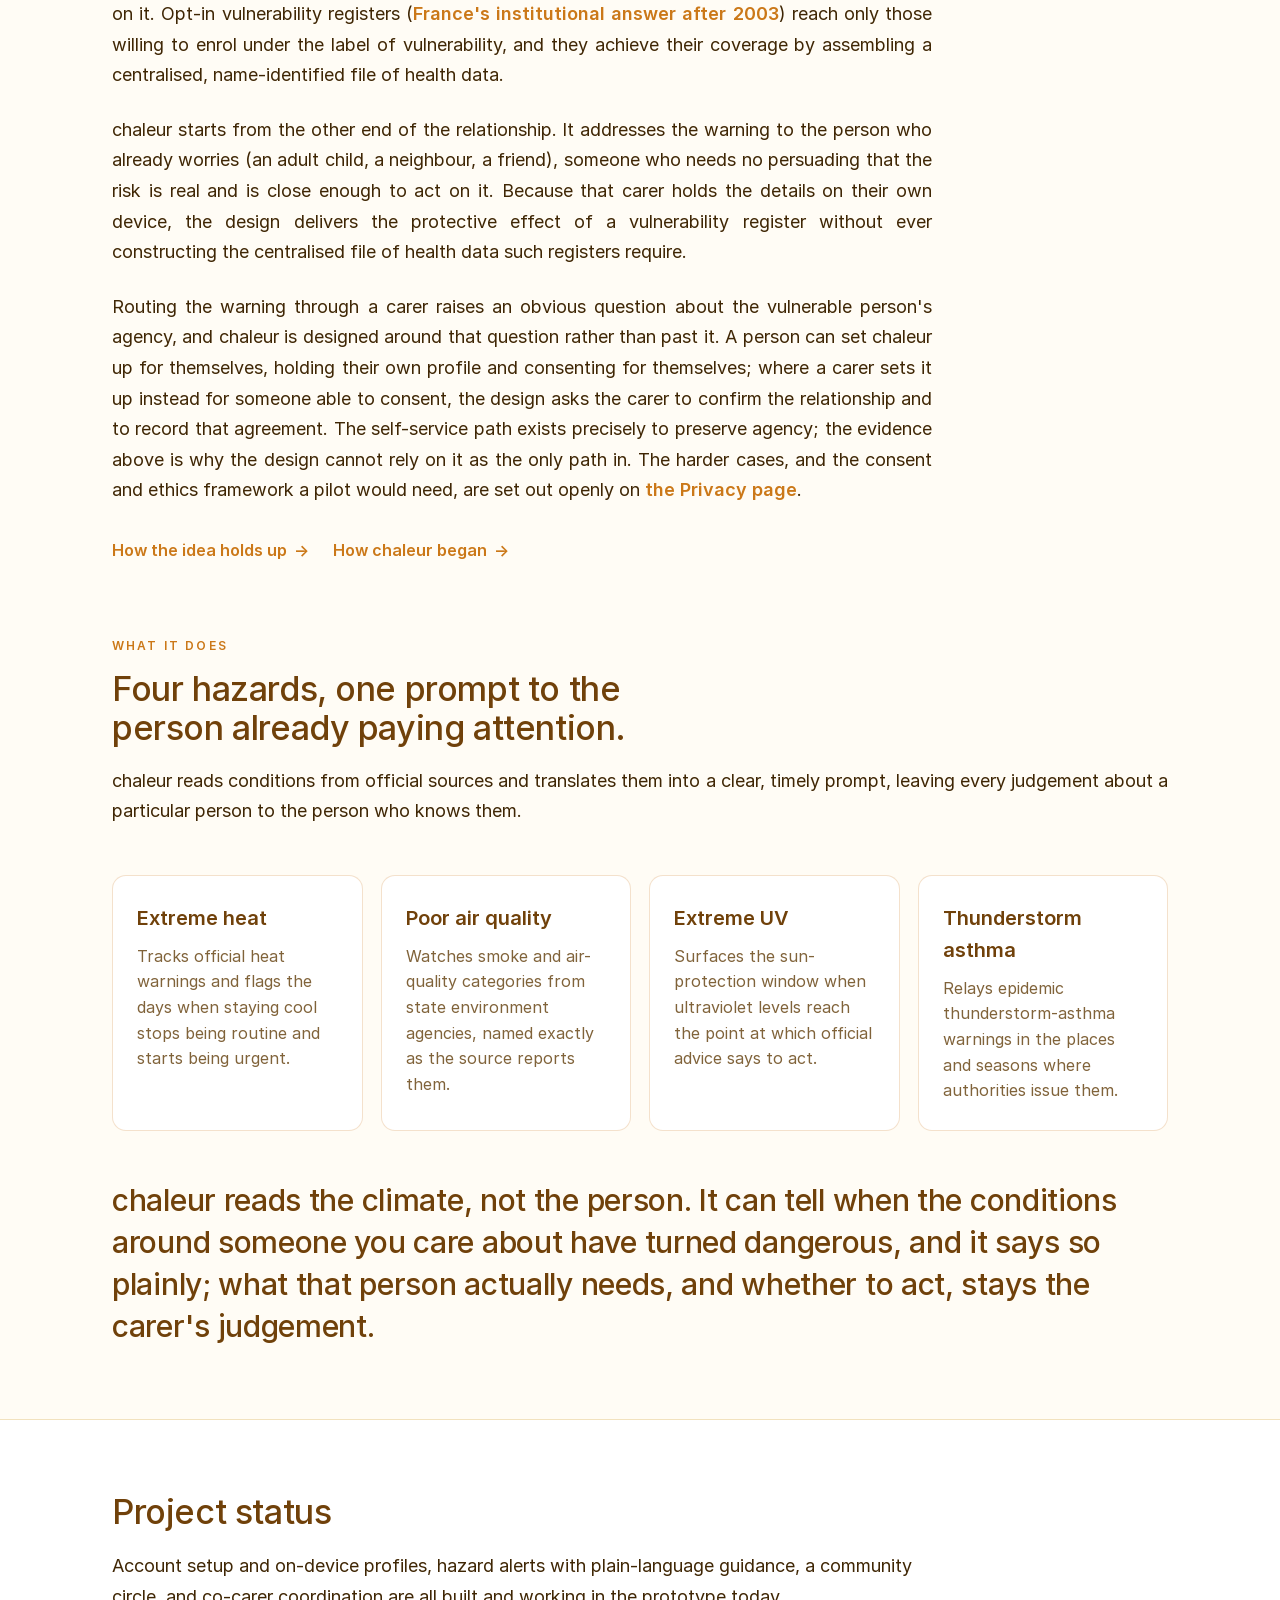
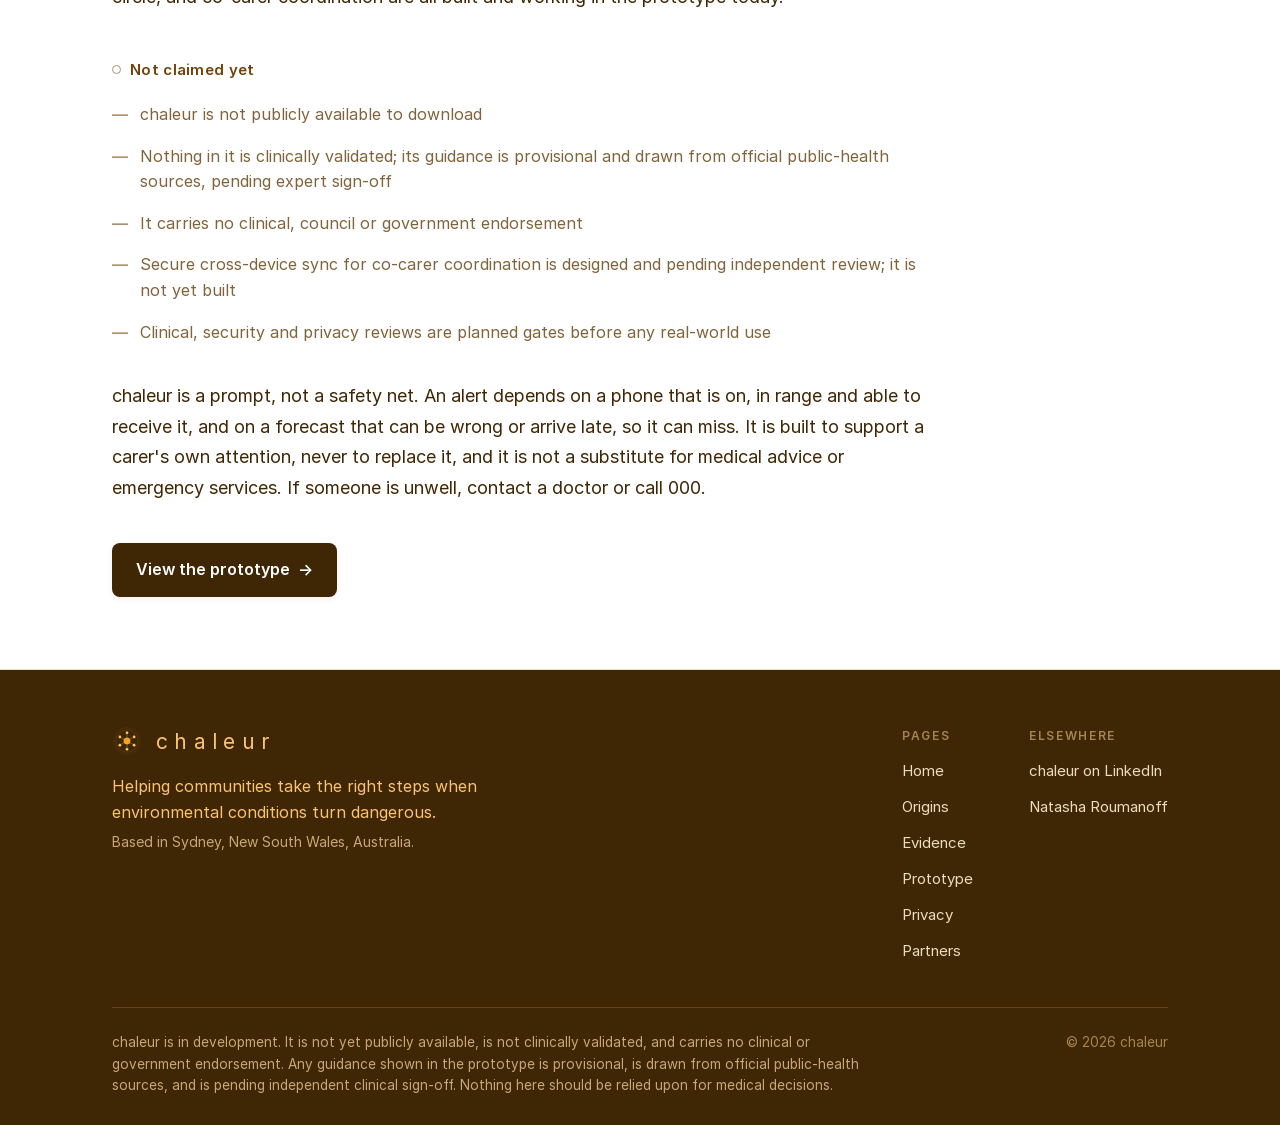
==== commit c3856a4a: "text update" ====
--- a/index.html
+++ b/index.html
@@ -52,7 +52,7 @@
           <div style="margin-bottom:22px;">
             <span style="font-size:12px;font-weight:600;letter-spacing:0.18em;text-transform:uppercase;color:var(--amber-border);">Community climate resilience</span>
           </div>
-          <h1 id="hero-h" style="margin:0 0 24px;font-weight:500;font-size:clamp(32px,4.2vw,52px);line-height:1.1;letter-spacing:-0.018em;color:var(--wordmark);text-wrap:balance;">Turning a hazard warning into people ready to act.</h1>
+          <h1 id="hero-h" style="margin:0 0 24px;font-weight:500;font-size:clamp(32px,4.2vw,52px);line-height:1.1;letter-spacing:-0.018em;color:var(--wordmark);text-wrap:balance;">Turning hazard warnings into mobilised communities.</h1>
           <p style="margin:0 0 28px;font-size:18px;line-height:1.7;color:var(--fg);max-width:580px;">chaleur is a mobile application, currently in development, that helps you look after someone (or manage your own risk) when the climate turns dangerous. It watches the official warnings for heat, air quality, UV and thunderstorm asthma, and when conditions reach a point that could be dangerous for people with specific health profiles, it surfaces guidance on what to do and prompts action (a call, a message, a reminder, or a check-in from a community contact) so people act in time. Whether prompting action this way improves health outcomes is the question chaleur is being built to help clinical partners study.</p>
           <div style="display:flex;align-items:center;gap:24px;flex-wrap:wrap;margin-bottom:34px;">
             <a href="partners.html" class="h-btn-dark" style="display:inline-flex;align-items:center;gap:8px;background:var(--richest-dark);color:#fff;font-size:16px;font-weight:600;text-decoration:none;padding:14px 24px;border-radius:8px;box-shadow:var(--shadow-sm);transition:transform .18s ease,box-shadow .18s ease;">Open to partners</a>
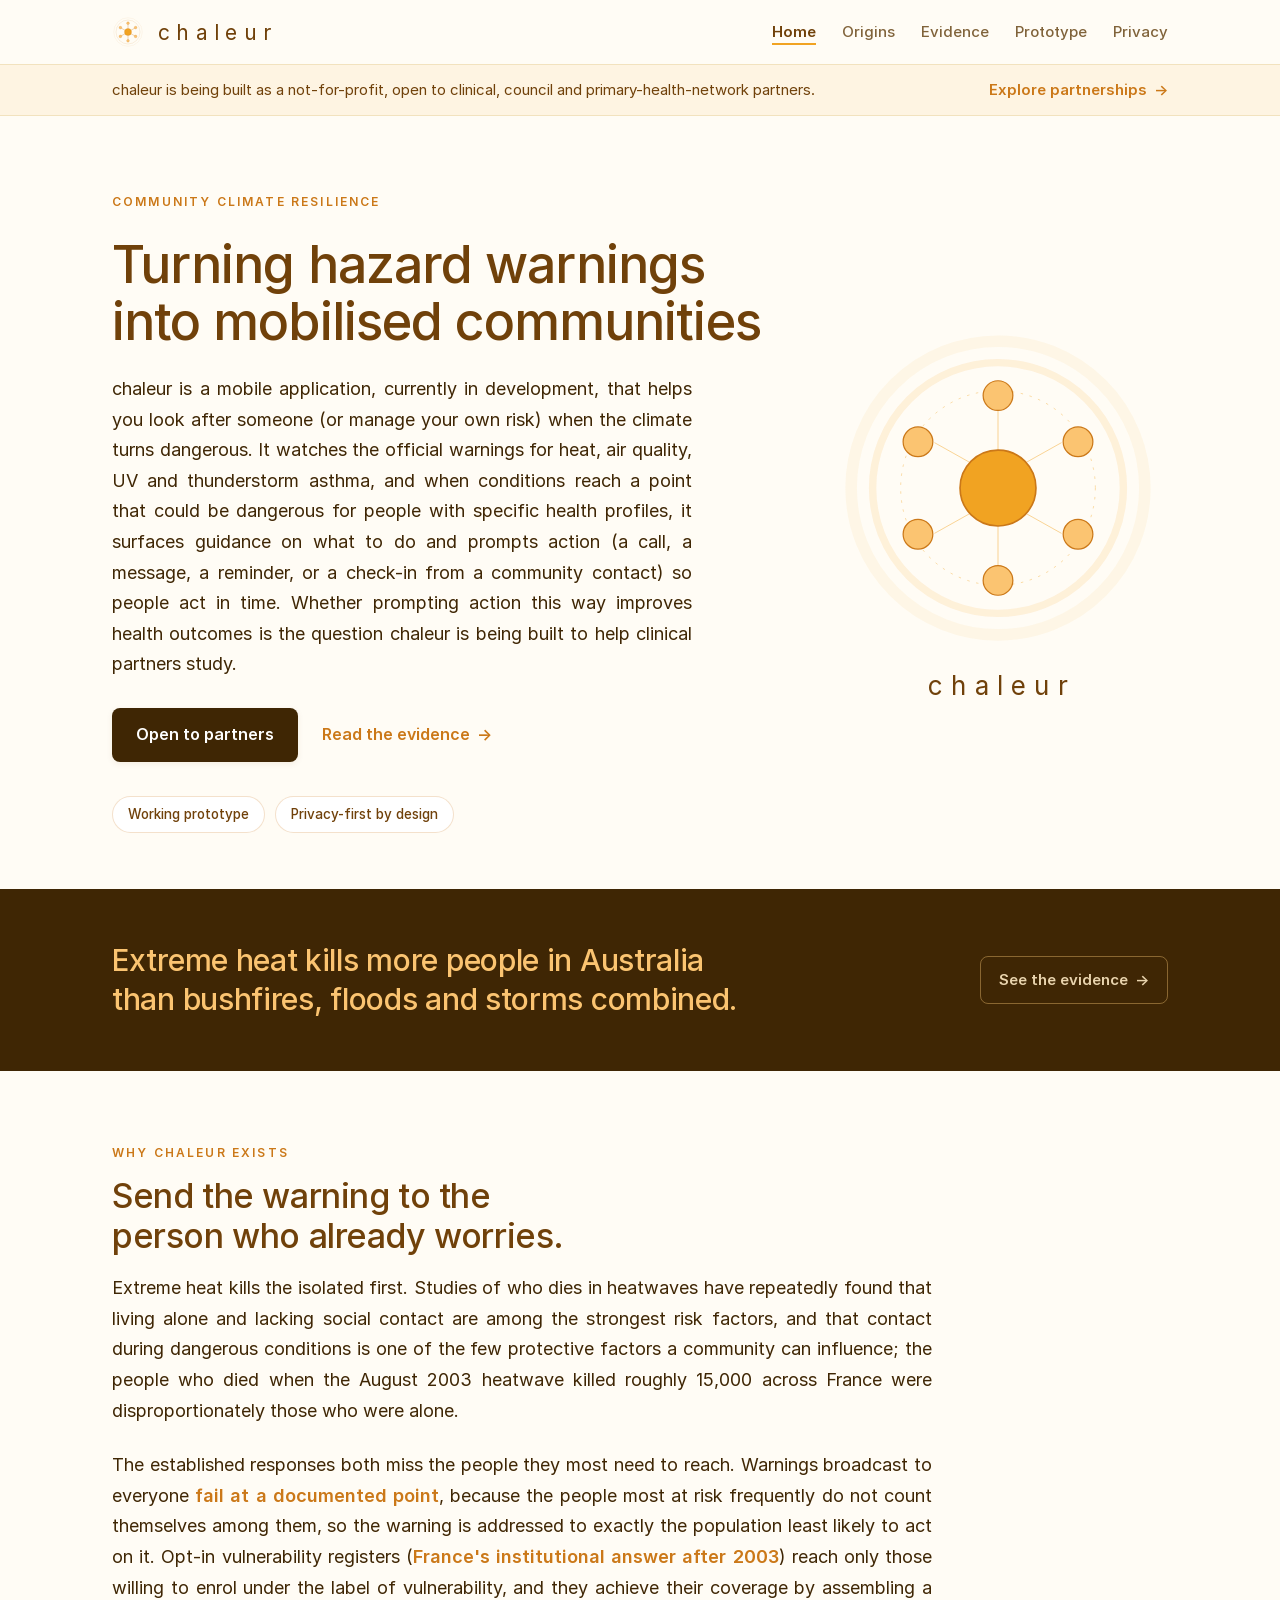
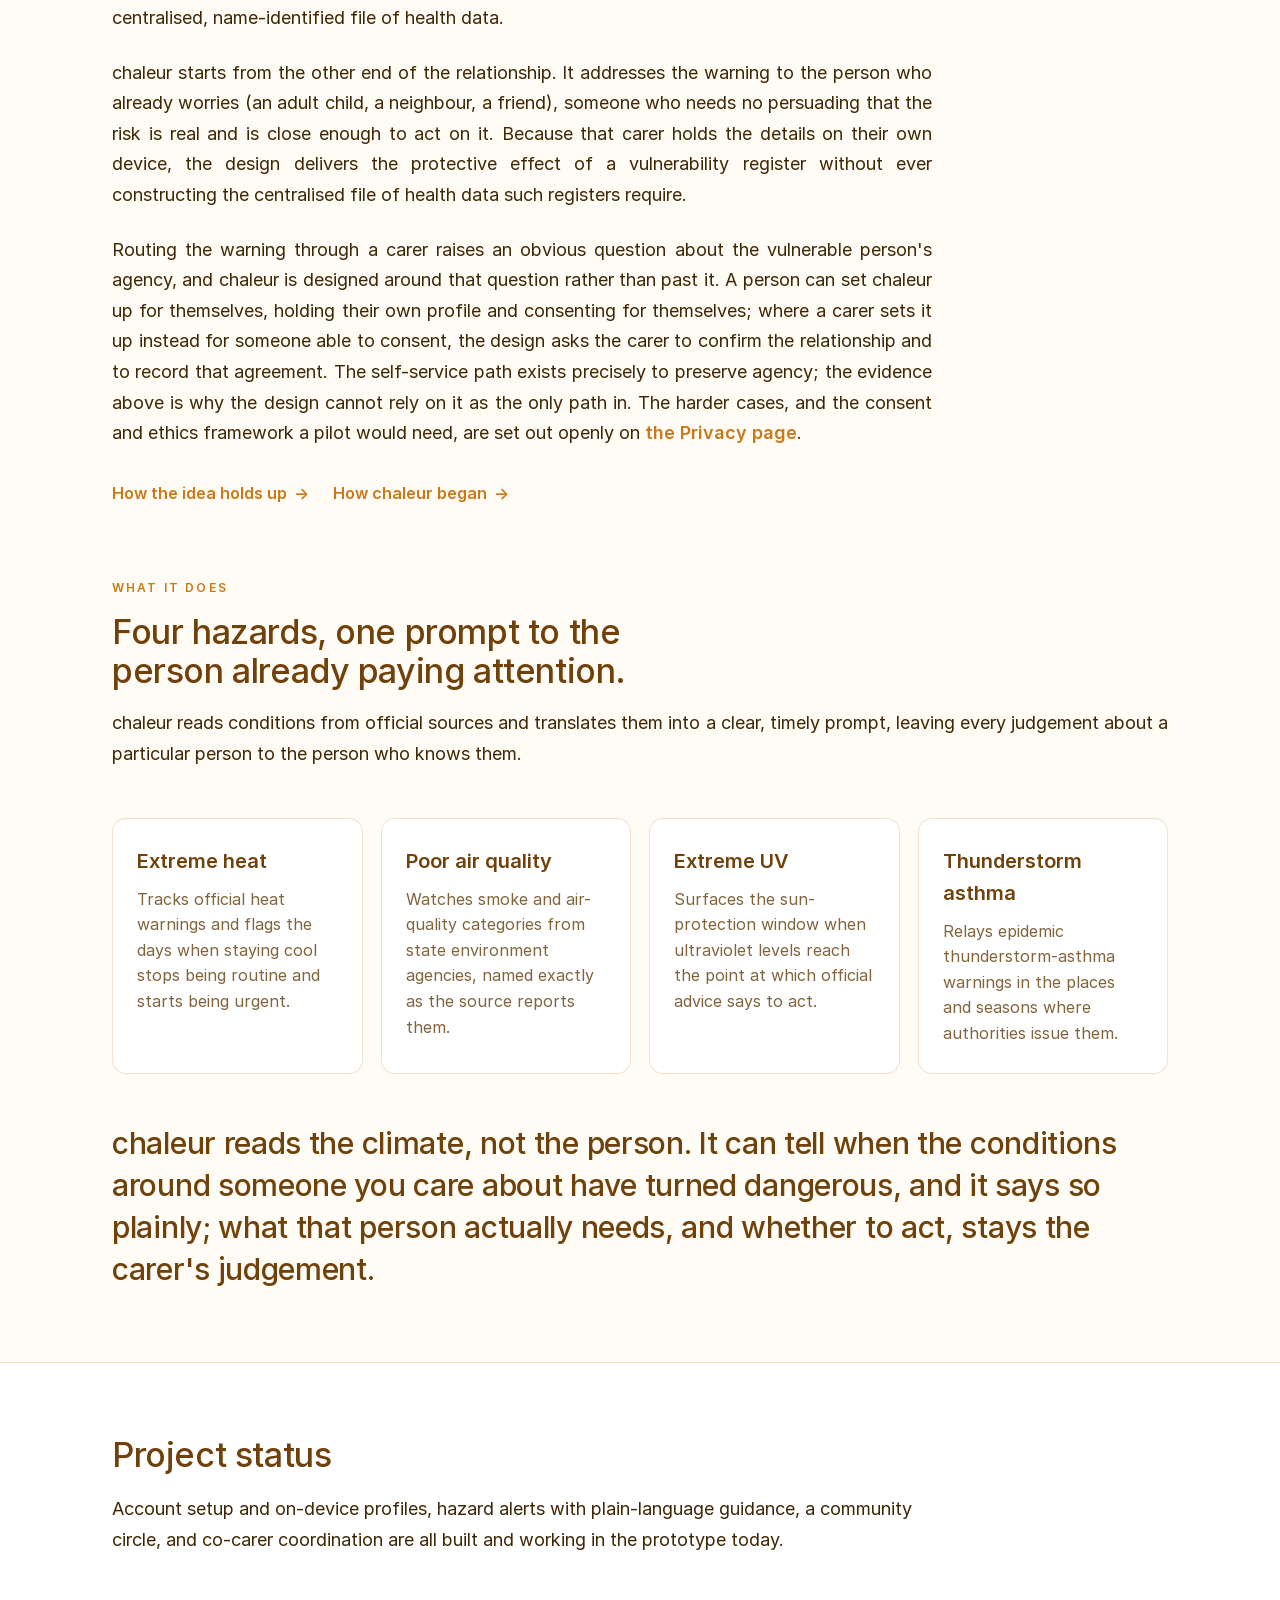
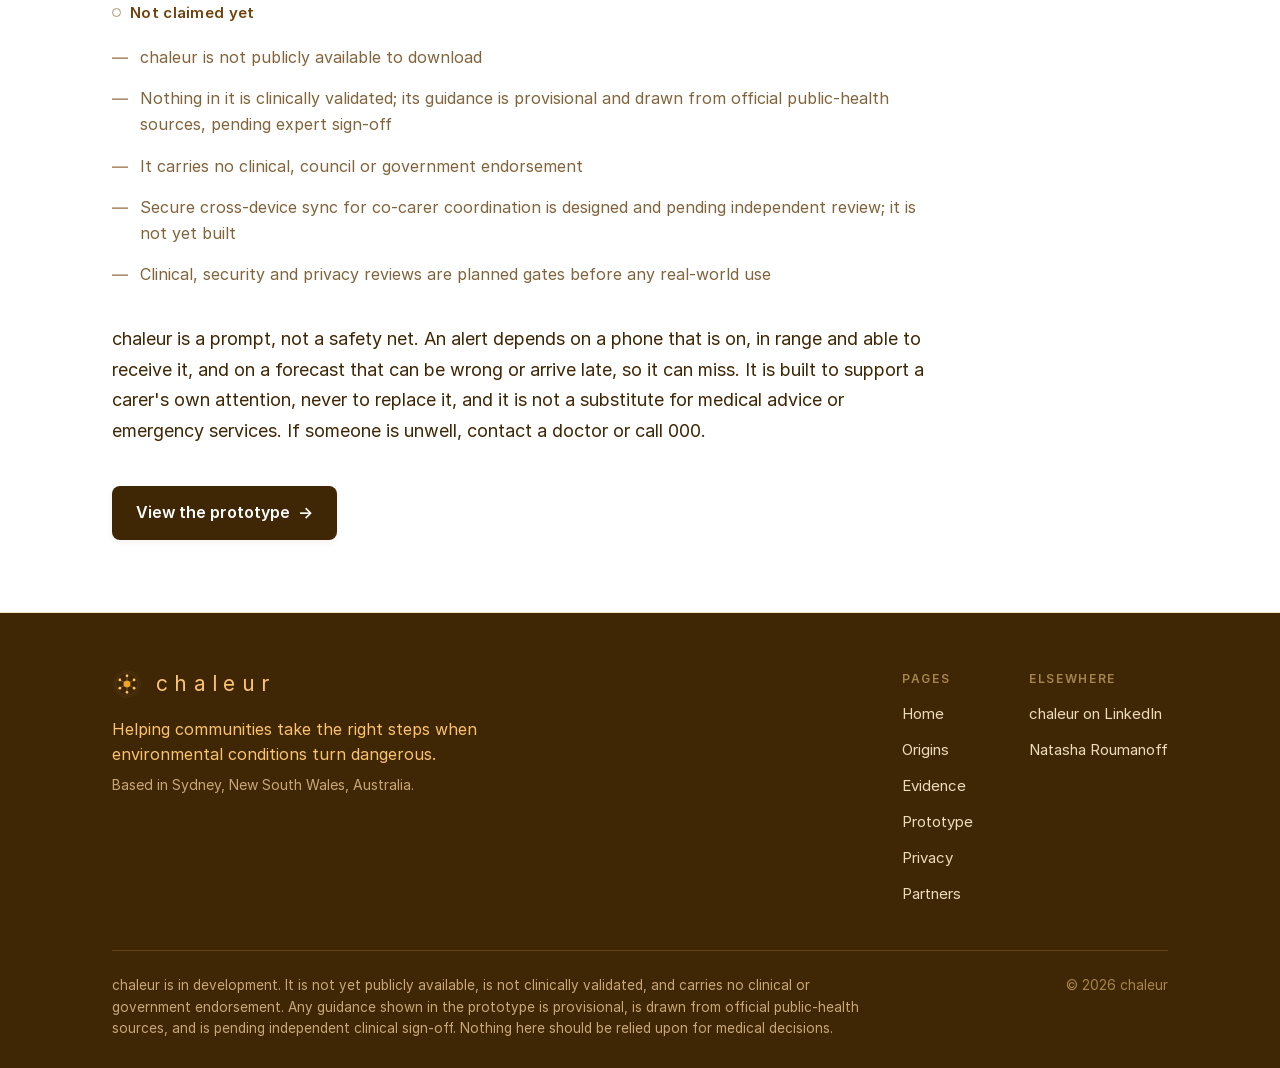
==== commit ba2e2901: "removed dot" ====
--- a/index.html
+++ b/index.html
@@ -3,7 +3,7 @@
 <head>
 <meta charset="utf-8">
 <meta name="viewport" content="width=device-width, initial-scale=1">
-<title>chaleur — turning hazard warnings into people ready to act</title>
+<title>chaleur — turning hazard warnings into mobilised communities</title>
 <link rel="icon" href="assets/favicon.svg" type="image/svg+xml">
 <link rel="stylesheet" href="assets/site.css">
 </head>
@@ -52,7 +52,7 @@
           <div style="margin-bottom:22px;">
             <span style="font-size:12px;font-weight:600;letter-spacing:0.18em;text-transform:uppercase;color:var(--amber-border);">Community climate resilience</span>
           </div>
-          <h1 id="hero-h" style="margin:0 0 24px;font-weight:500;font-size:clamp(32px,4.2vw,52px);line-height:1.1;letter-spacing:-0.018em;color:var(--wordmark);text-wrap:balance;">Turning hazard warnings into mobilised communities.</h1>
+          <h1 id="hero-h" style="margin:0 0 24px;font-weight:500;font-size:clamp(32px,4.2vw,52px);line-height:1.1;letter-spacing:-0.018em;color:var(--wordmark);text-wrap:balance;">Turning hazard warnings into mobilised communities</h1>
           <p style="margin:0 0 28px;font-size:18px;line-height:1.7;color:var(--fg);max-width:580px;">chaleur is a mobile application, currently in development, that helps you look after someone (or manage your own risk) when the climate turns dangerous. It watches the official warnings for heat, air quality, UV and thunderstorm asthma, and when conditions reach a point that could be dangerous for people with specific health profiles, it surfaces guidance on what to do and prompts action (a call, a message, a reminder, or a check-in from a community contact) so people act in time. Whether prompting action this way improves health outcomes is the question chaleur is being built to help clinical partners study.</p>
           <div style="display:flex;align-items:center;gap:24px;flex-wrap:wrap;margin-bottom:34px;">
             <a href="partners.html" class="h-btn-dark" style="display:inline-flex;align-items:center;gap:8px;background:var(--richest-dark);color:#fff;font-size:16px;font-weight:600;text-decoration:none;padding:14px 24px;border-radius:8px;box-shadow:var(--shadow-sm);transition:transform .18s ease,box-shadow .18s ease;">Open to partners</a>
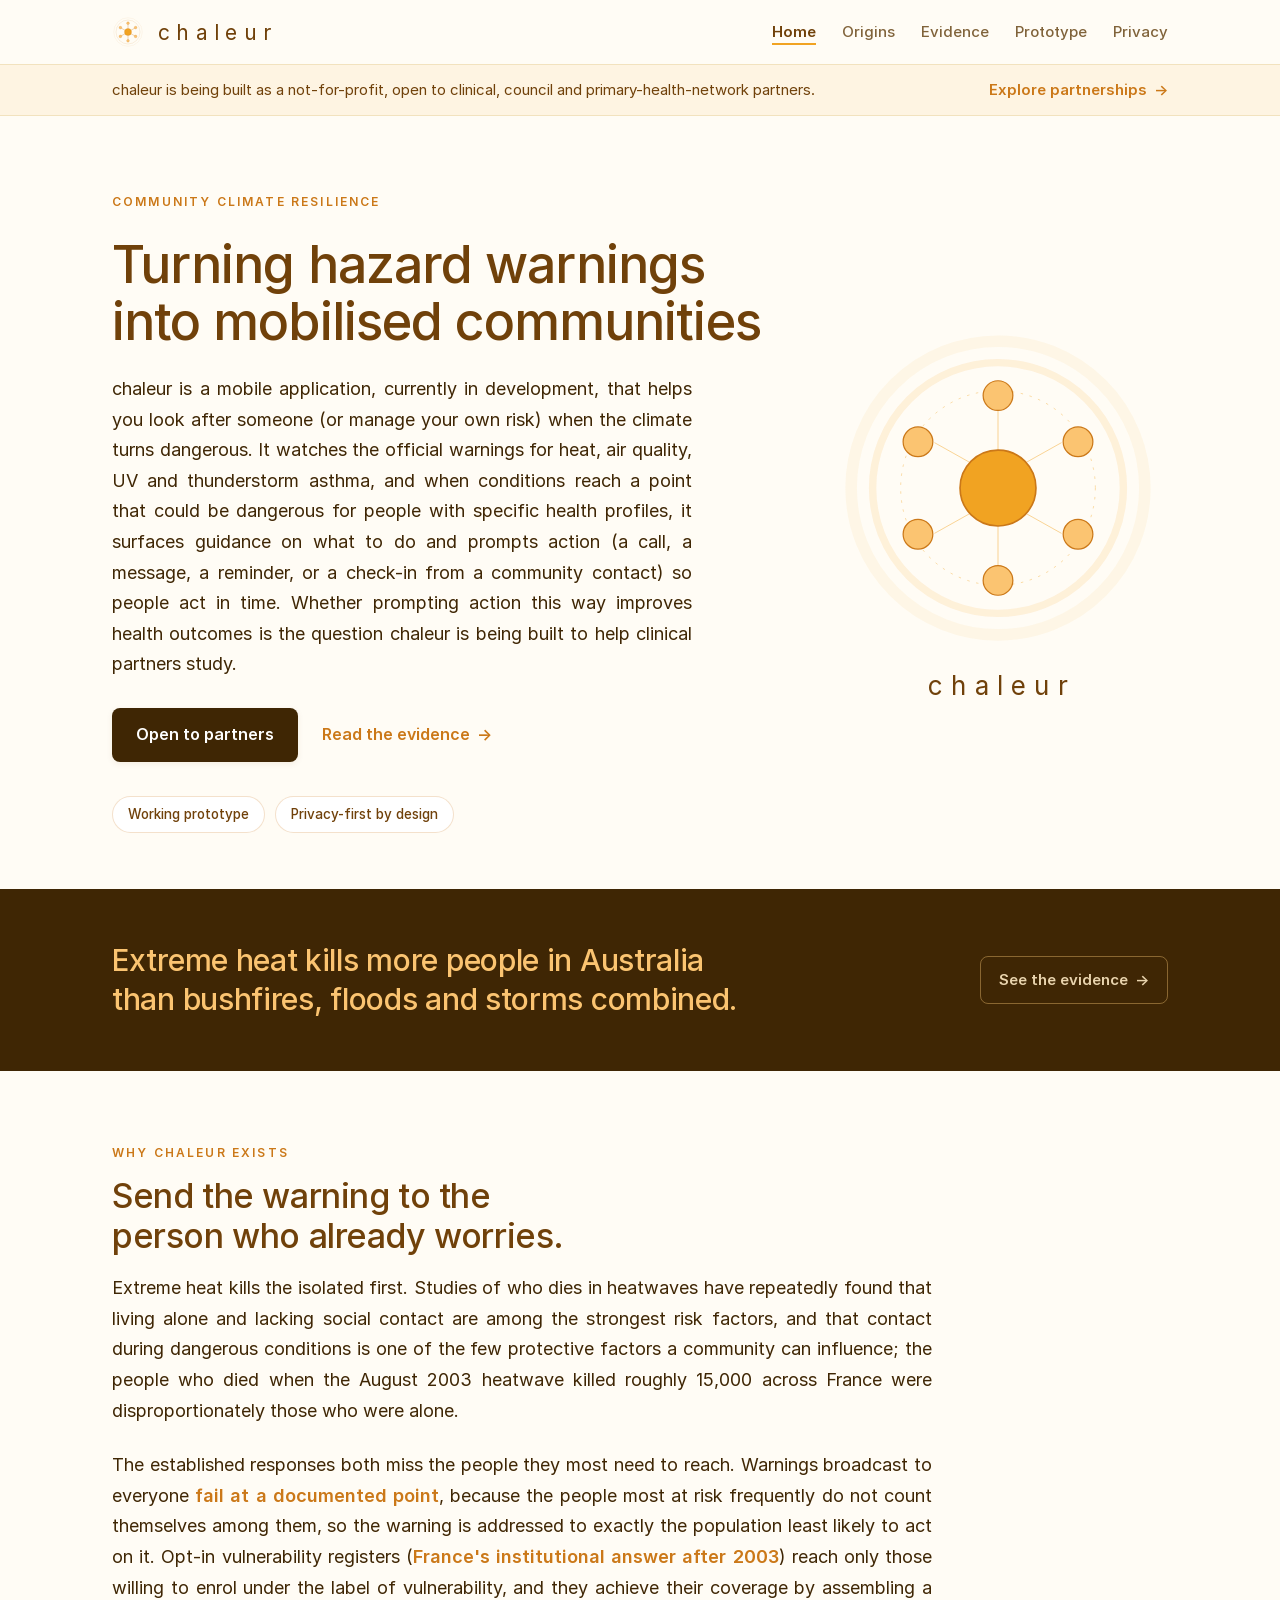
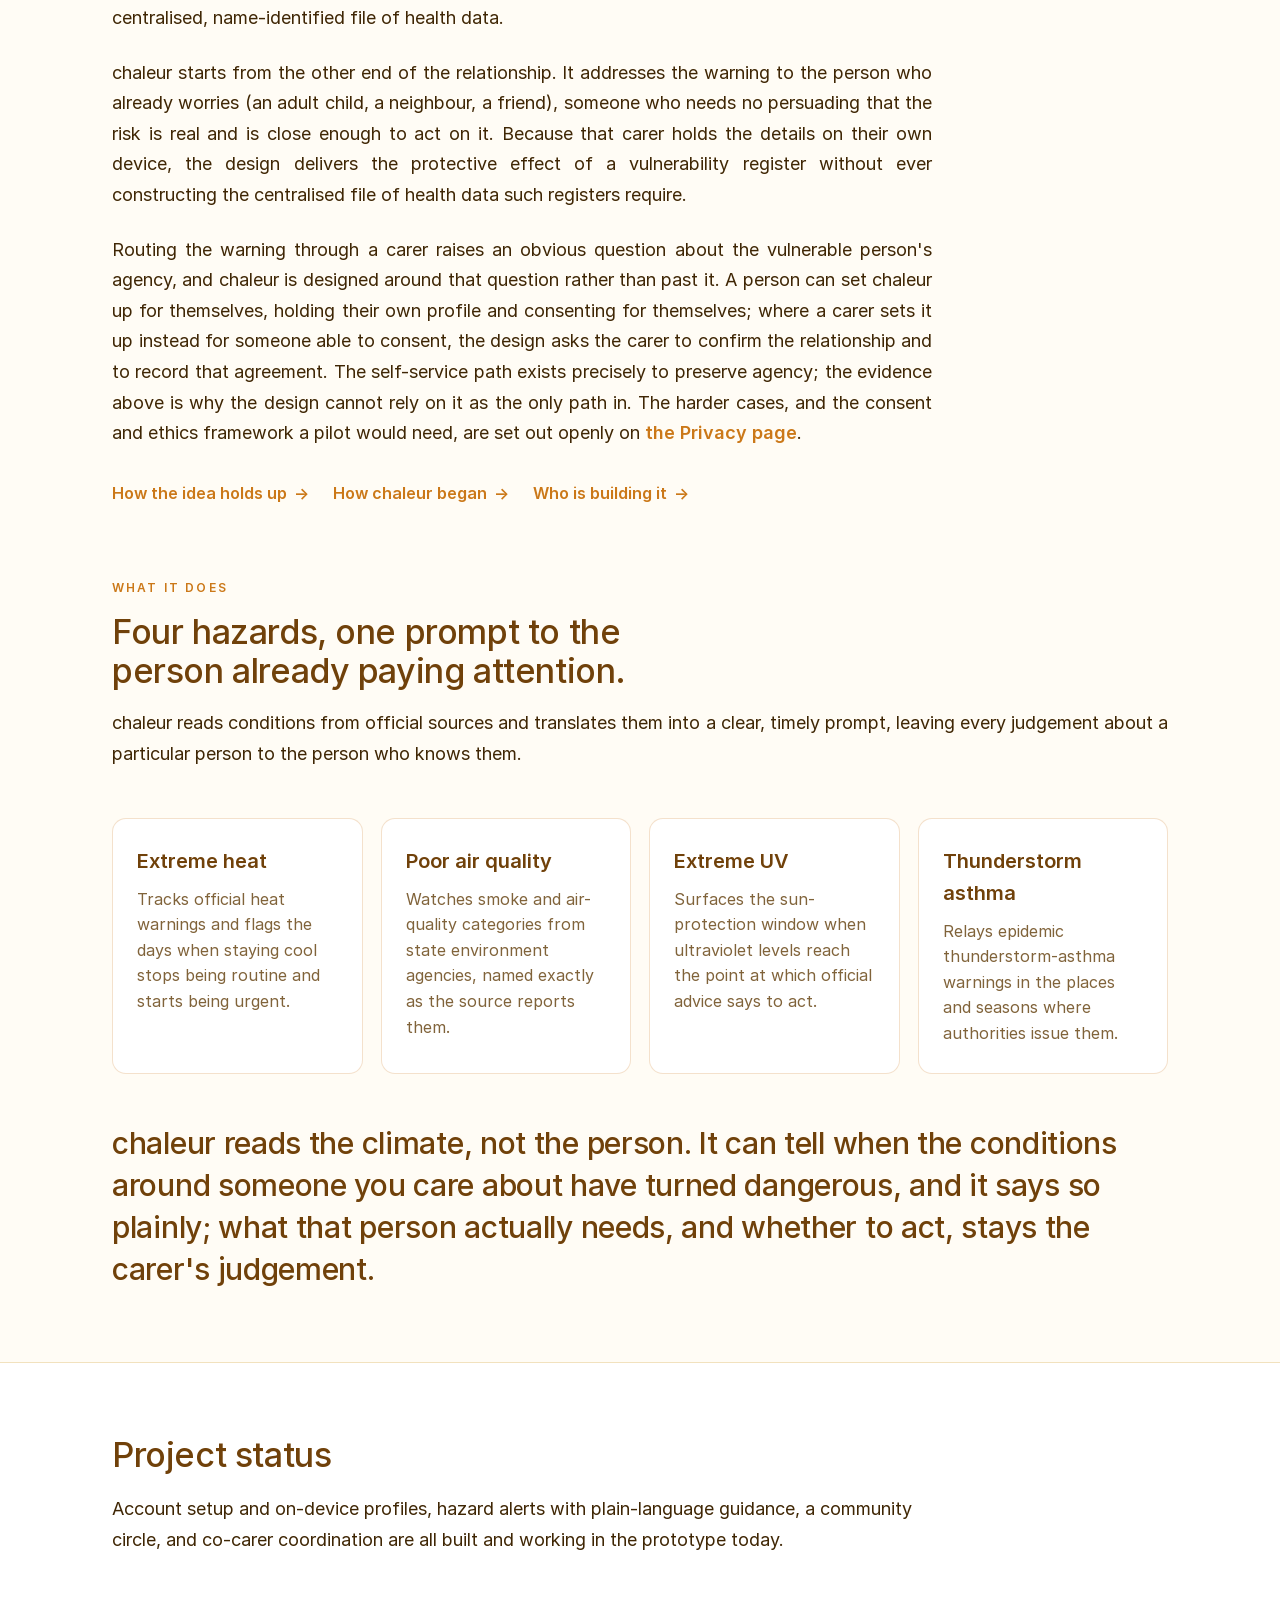
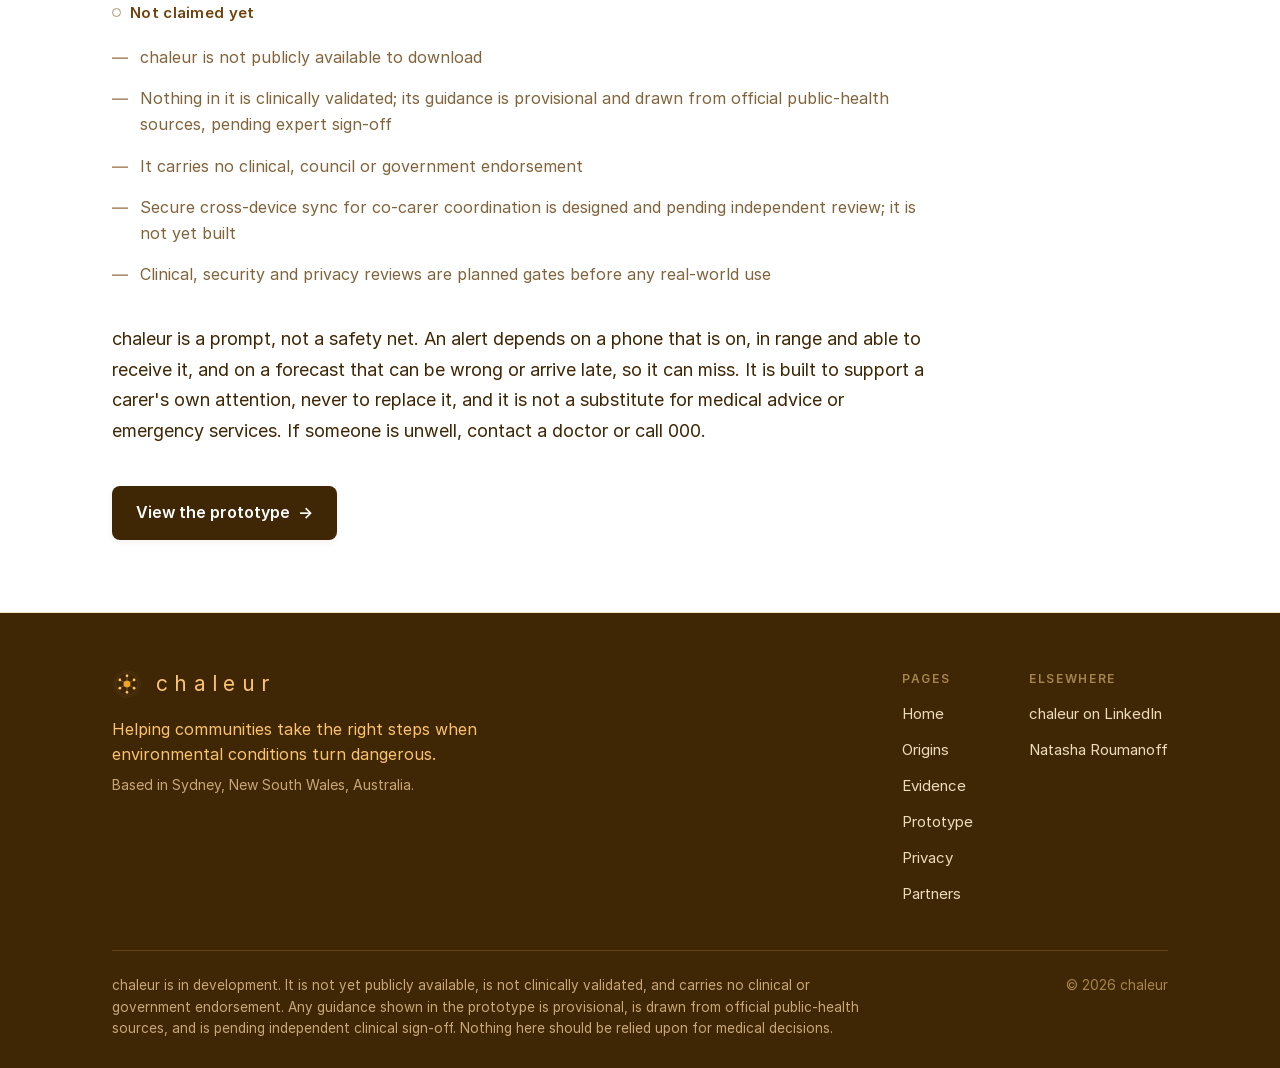
==== commit 65d27715: "Add cross-links to About Natasha on origins page - index.html: third link "Who is building it" in th" ====
--- a/index.html
+++ b/index.html
@@ -108,6 +108,7 @@
       <div style="display:flex;align-items:center;gap:24px;flex-wrap:wrap;">
         <a href="evidence.html#open-questions" class="h-word" style="display:inline-flex;align-items:center;gap:7px;font-size:16px;font-weight:600;color:var(--amber-border);text-decoration:none;">How the idea holds up <span aria-hidden="true">→</span></a>
         <a href="origins.html" class="h-word" style="display:inline-flex;align-items:center;gap:7px;font-size:16px;font-weight:600;color:var(--amber-border);text-decoration:none;">How chaleur began <span aria-hidden="true">→</span></a>
+        <a href="origins.html#about-h" class="h-word" style="display:inline-flex;align-items:center;gap:7px;font-size:16px;font-weight:600;color:var(--amber-border);text-decoration:none;">Who is building it <span aria-hidden="true">→</span></a>
       </div>
     </section>
 
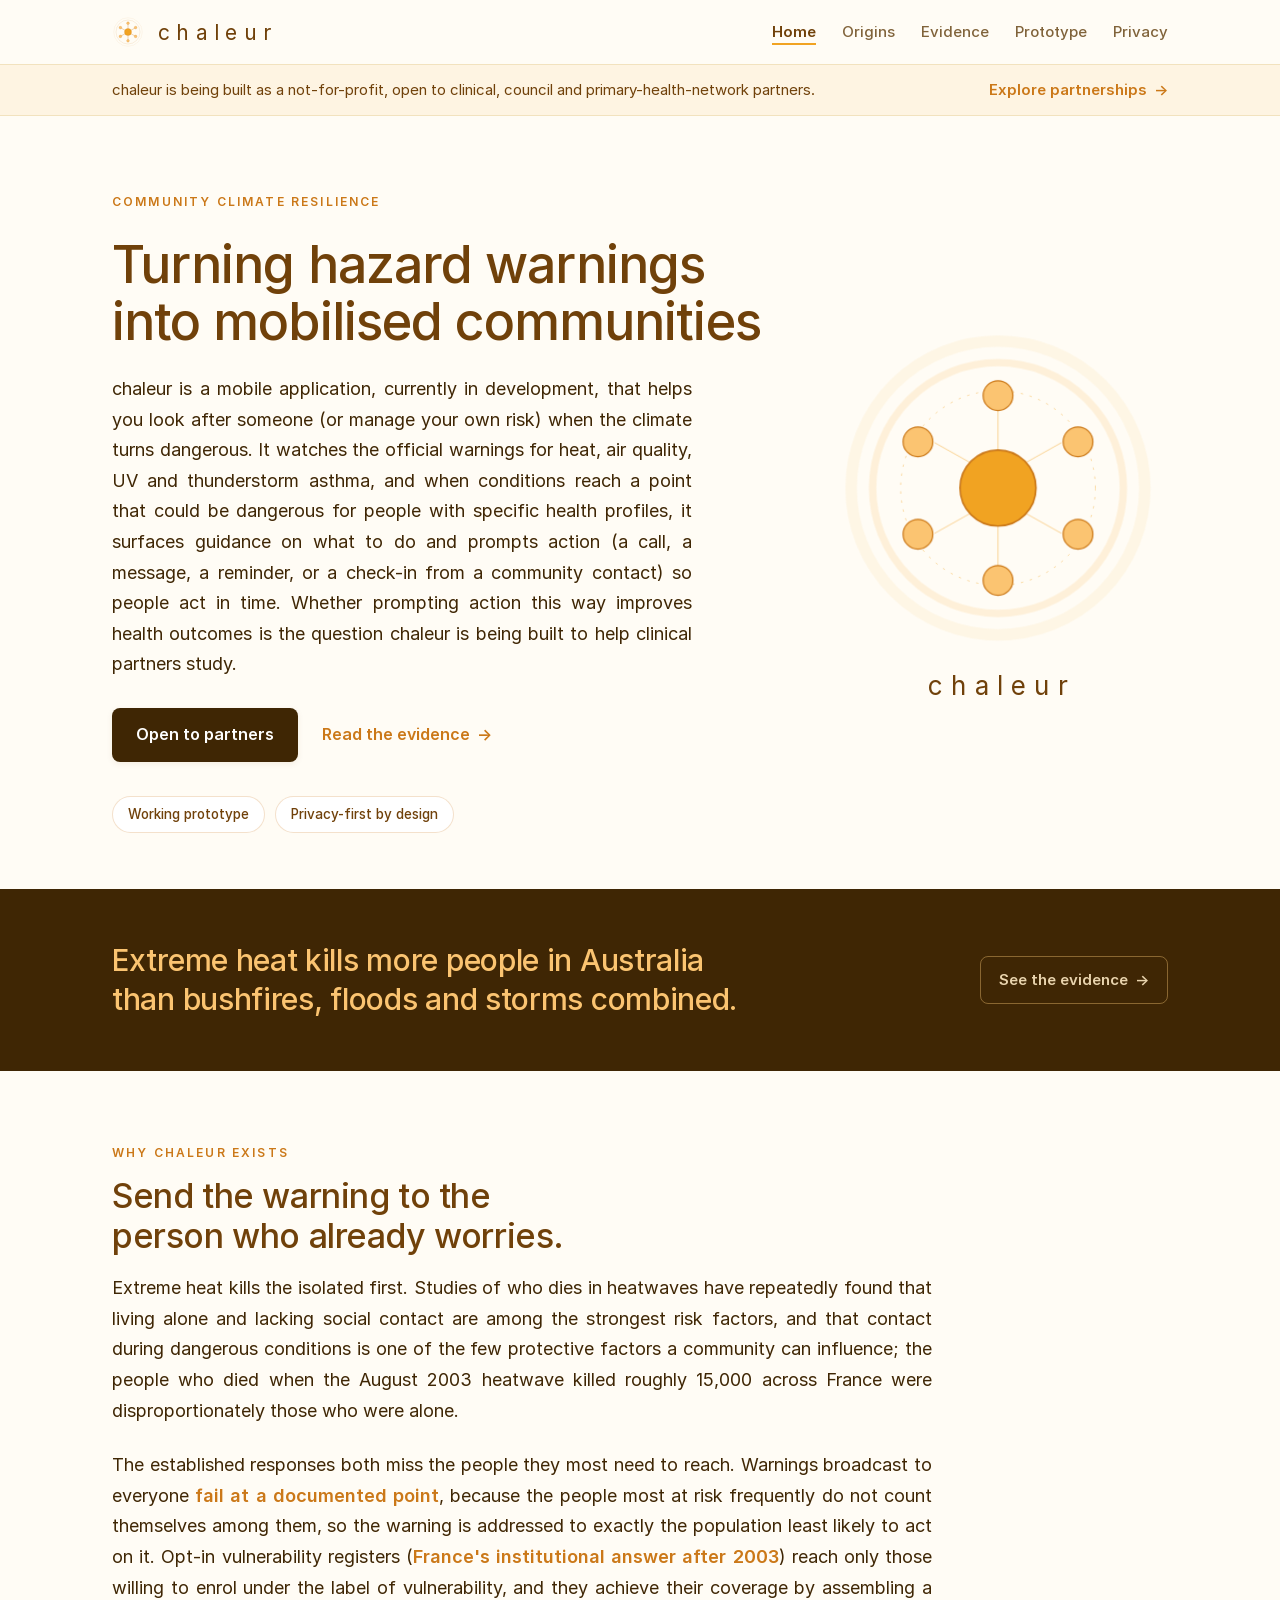
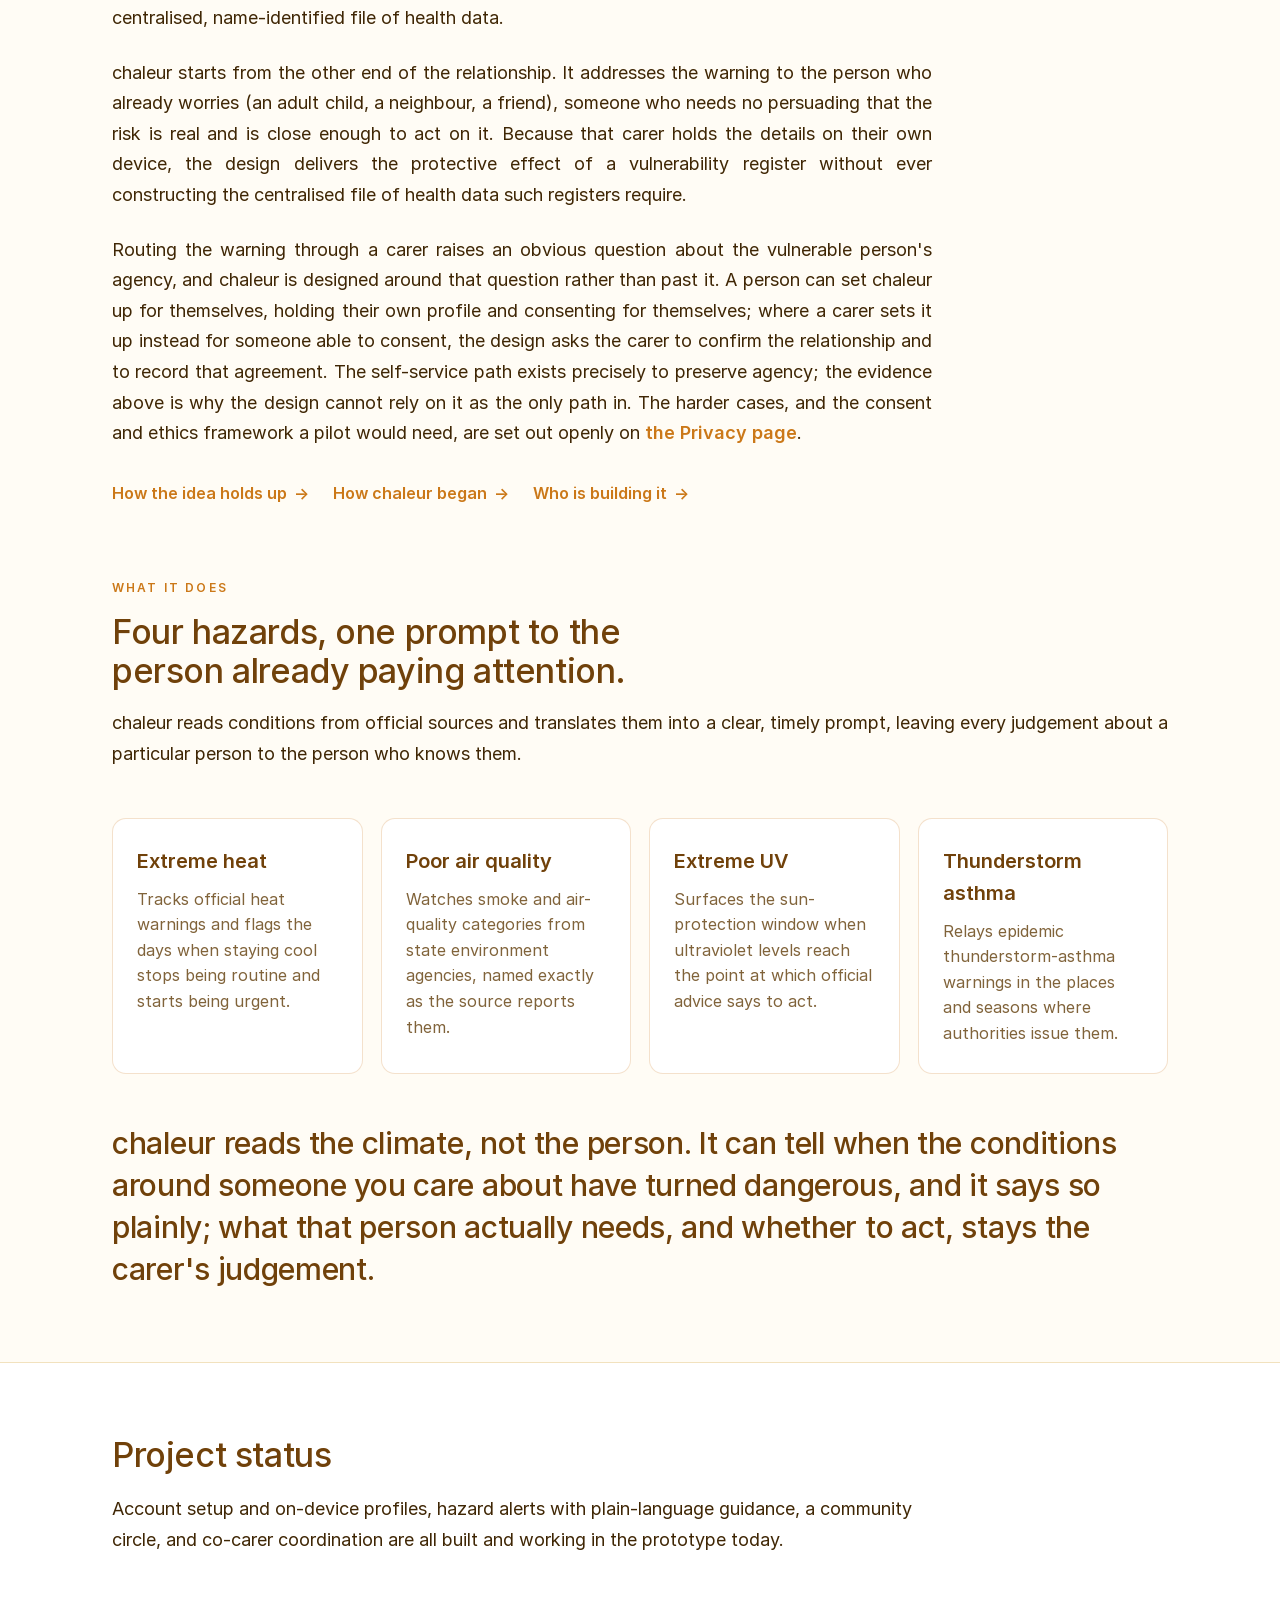
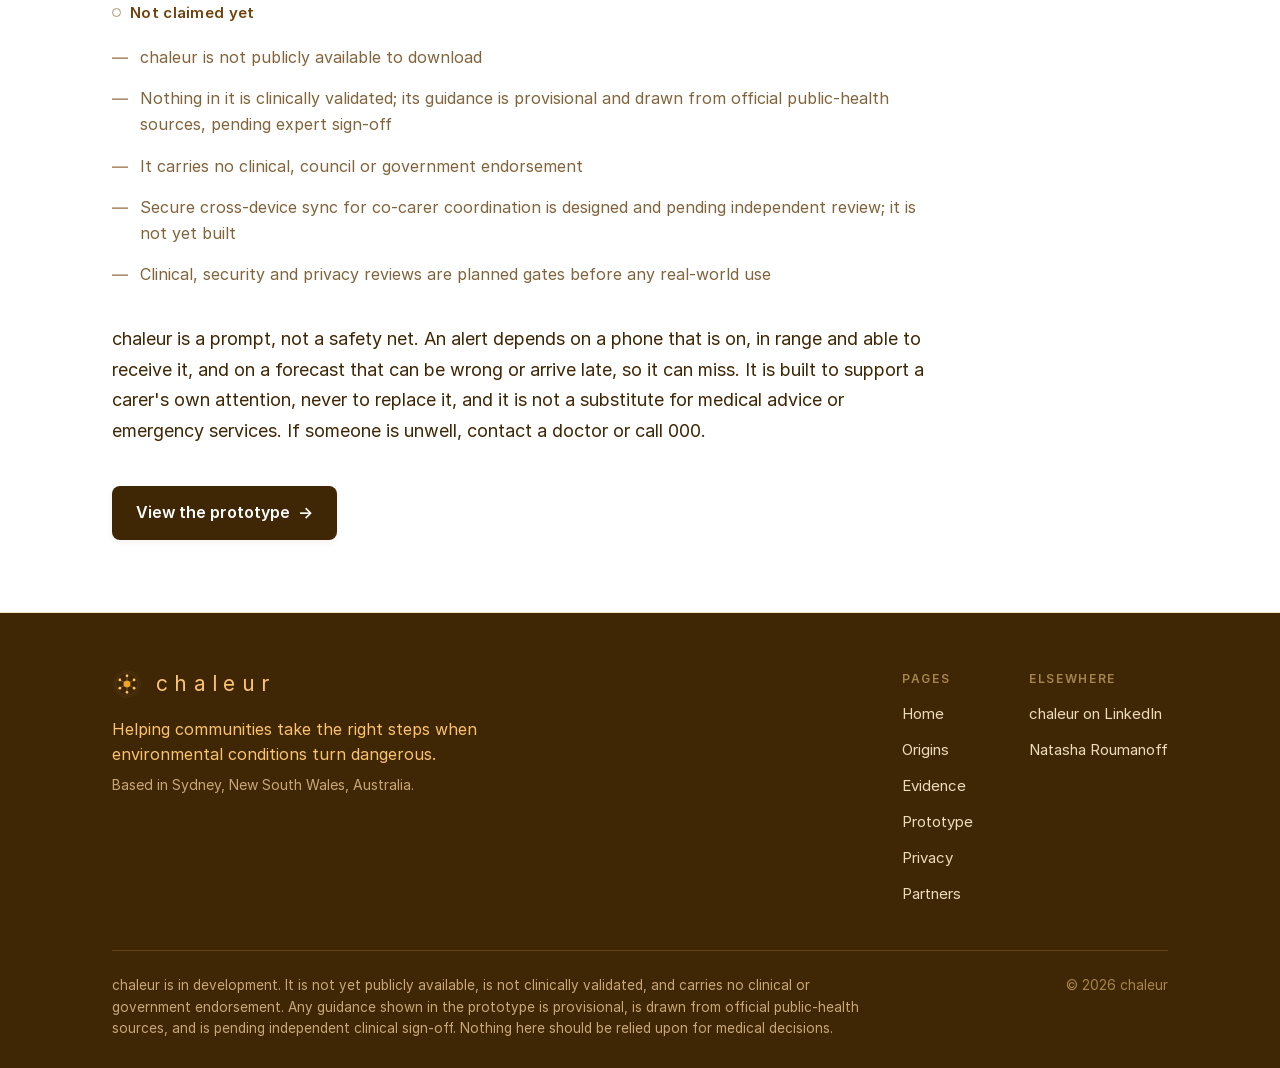
==== commit 59ab48c1: "Align About Natasha anchor scroll with the sticky header Retarget the two About Natasha cross-links " ====
--- a/index.html
+++ b/index.html
@@ -108,7 +108,7 @@
       <div style="display:flex;align-items:center;gap:24px;flex-wrap:wrap;">
         <a href="evidence.html#open-questions" class="h-word" style="display:inline-flex;align-items:center;gap:7px;font-size:16px;font-weight:600;color:var(--amber-border);text-decoration:none;">How the idea holds up <span aria-hidden="true">→</span></a>
         <a href="origins.html" class="h-word" style="display:inline-flex;align-items:center;gap:7px;font-size:16px;font-weight:600;color:var(--amber-border);text-decoration:none;">How chaleur began <span aria-hidden="true">→</span></a>
-        <a href="origins.html#about-h" class="h-word" style="display:inline-flex;align-items:center;gap:7px;font-size:16px;font-weight:600;color:var(--amber-border);text-decoration:none;">Who is building it <span aria-hidden="true">→</span></a>
+        <a href="origins.html#about" class="h-word" style="display:inline-flex;align-items:center;gap:7px;font-size:16px;font-weight:600;color:var(--amber-border);text-decoration:none;">Who is building it <span aria-hidden="true">→</span></a>
       </div>
     </section>
 
--- a/assets/site.css
+++ b/assets/site.css
@@ -39,6 +39,16 @@
   .ch-halo{animation:none!important;}
 }
 
+/* ---- Anchor offset under the sticky header ----
+   #about on origins.html is a cross-page scroll target. Without an offset the sticky header
+   covers the section heading; the margin places the section's top edge (the cream-to-brown
+   boundary) at the header's bottom edge. Values track the header's measured height as its
+   nav wraps at narrow widths; query boundaries sit above the true wrap points so rendering
+   variance can only leave a sliver of cream visible, never hide the heading. */
+#about{scroll-margin-top:65px;}
+@media (max-width:659px){#about{scroll-margin-top:113px;}}
+@media (max-width:479px){#about{scroll-margin-top:163px;}}
+
 /* ---- Interaction states (reproduce the bundle's style-hover/focus/active) ---- */
 .is-skip:focus{top:16px!important;}
 .h-word:hover{color:var(--wordmark)!important;}
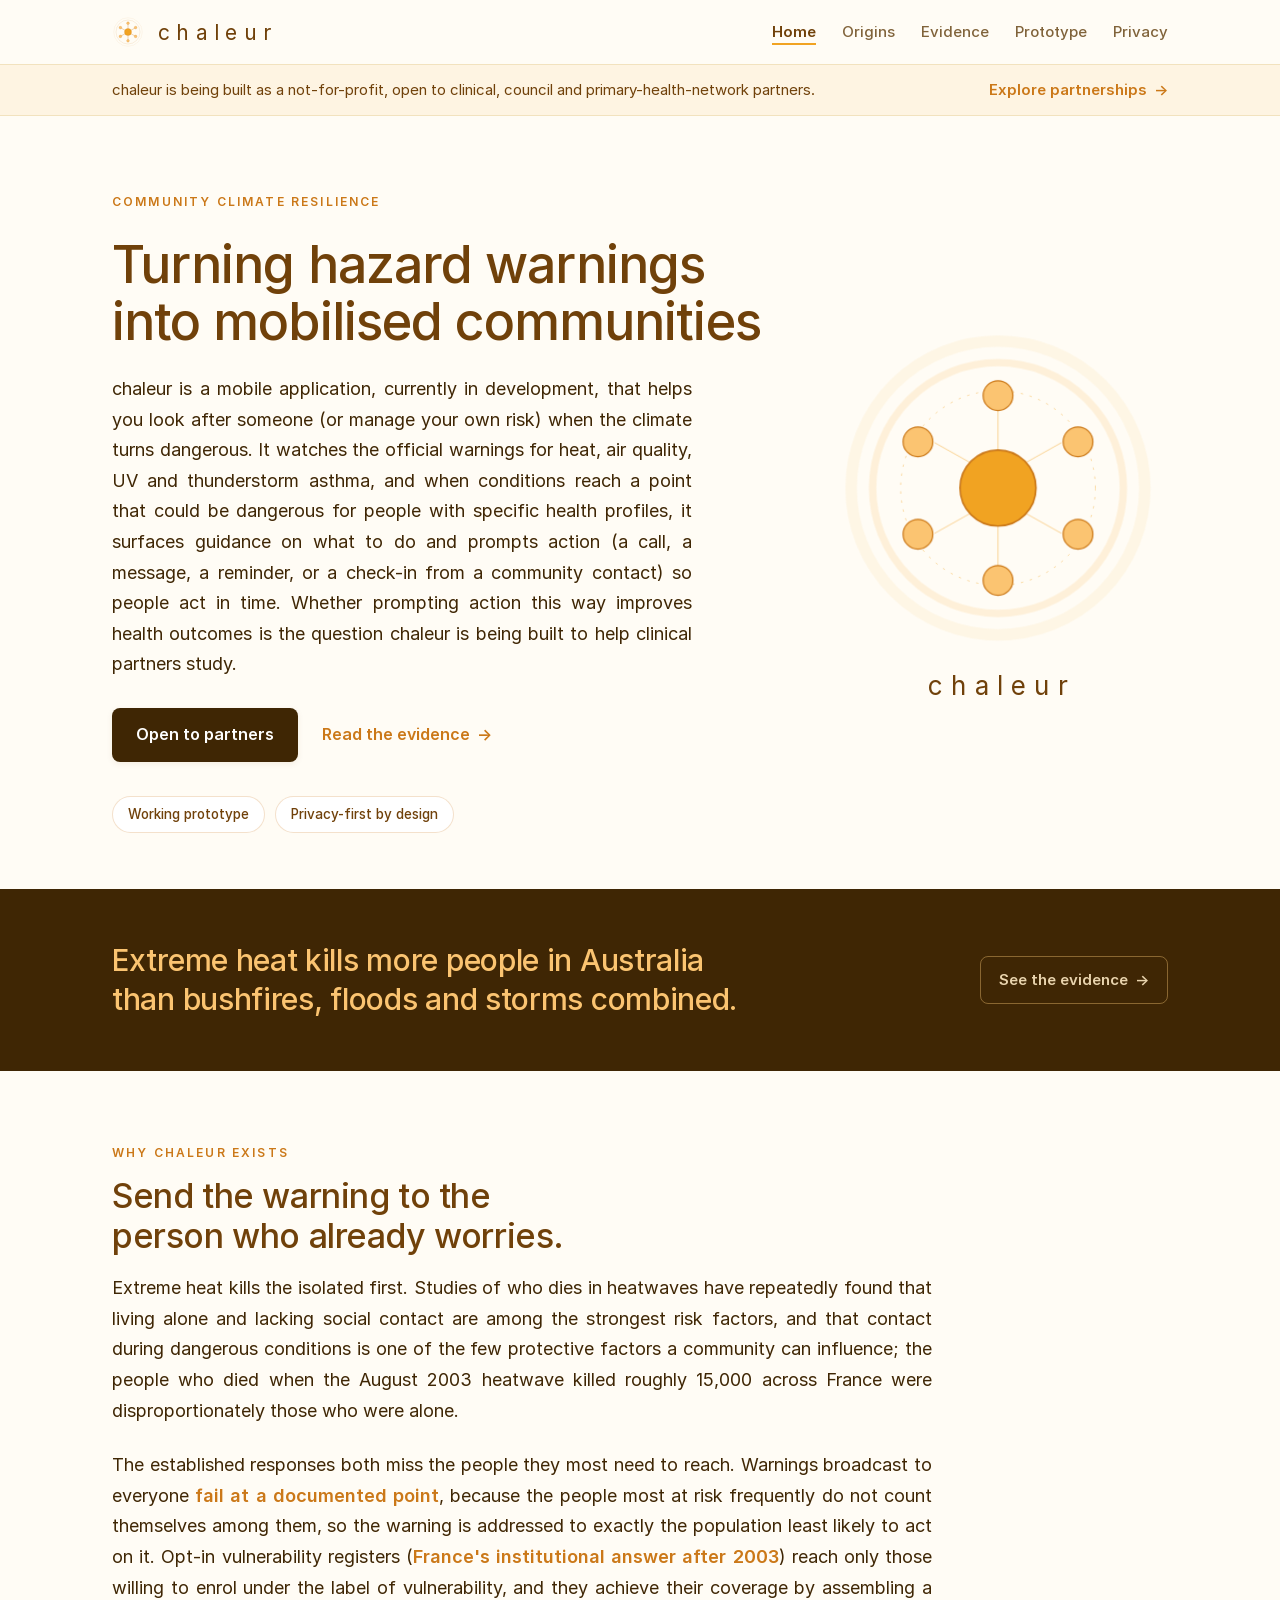
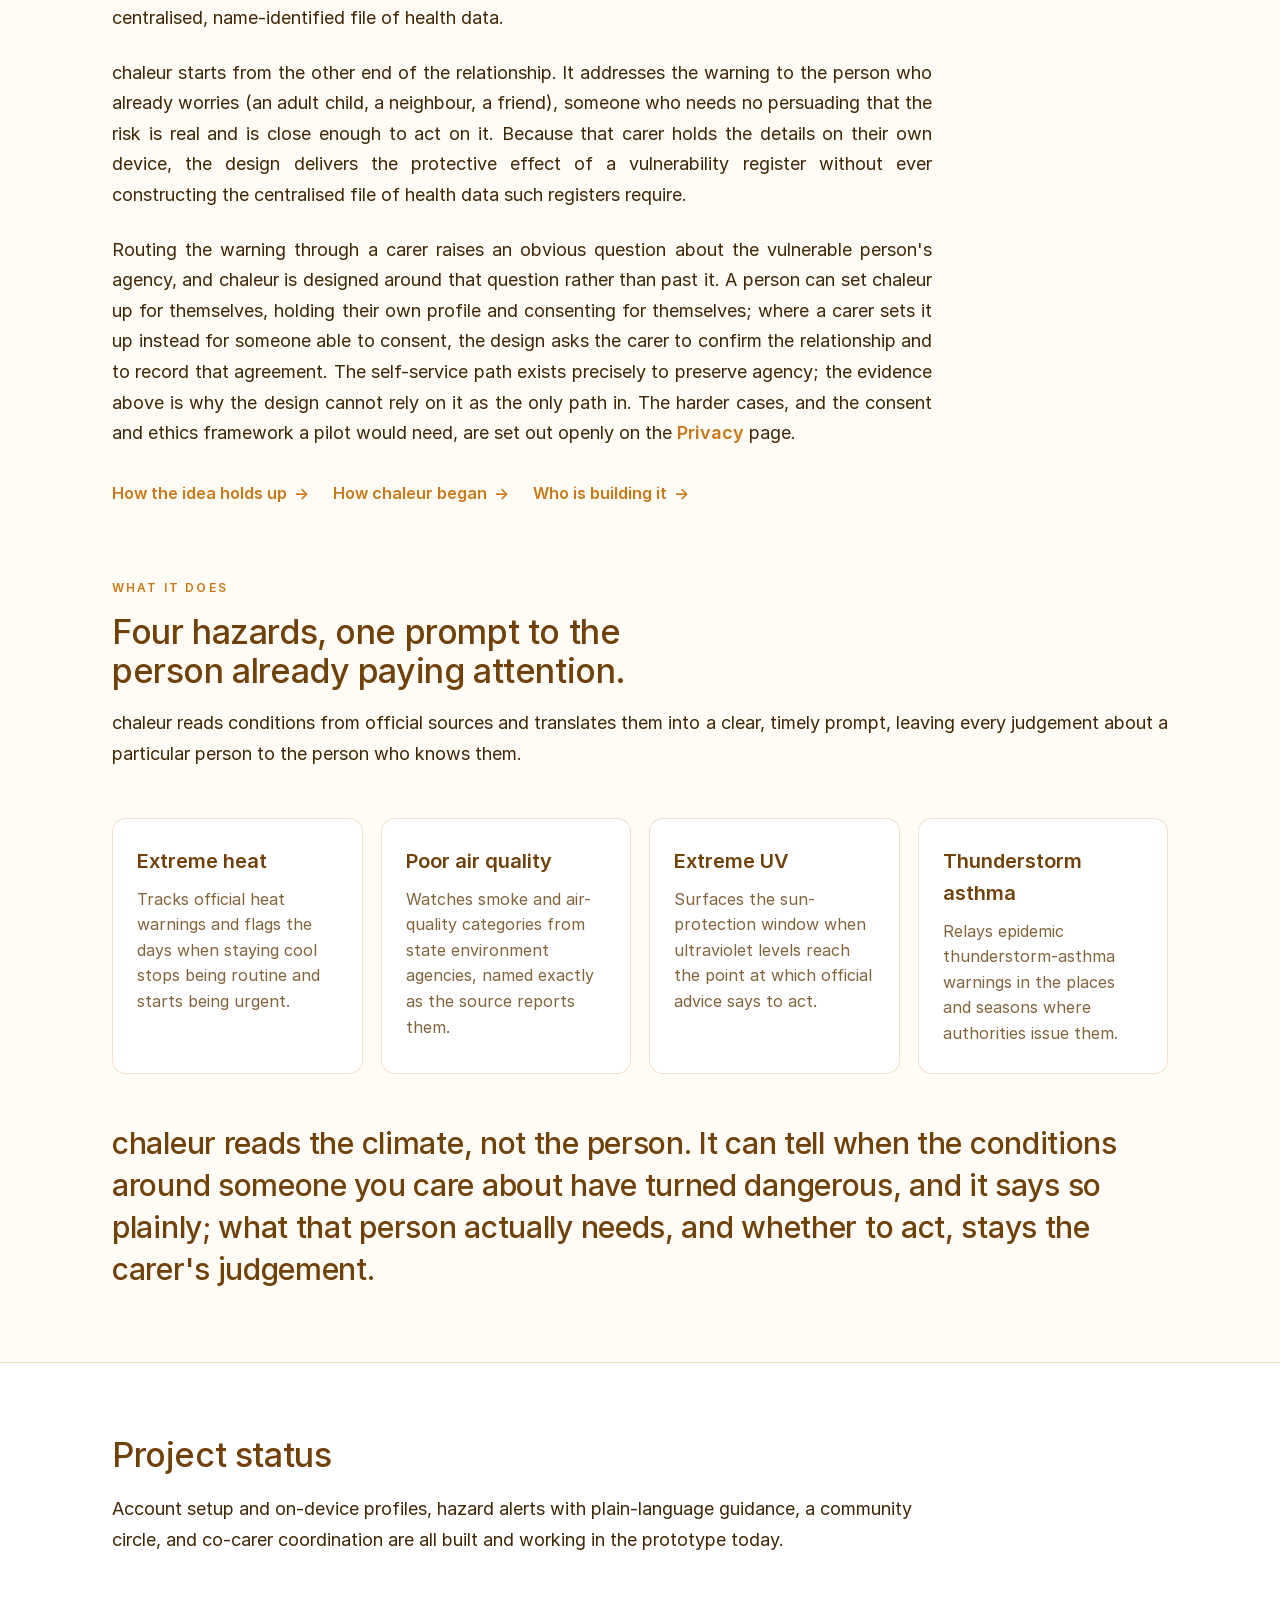
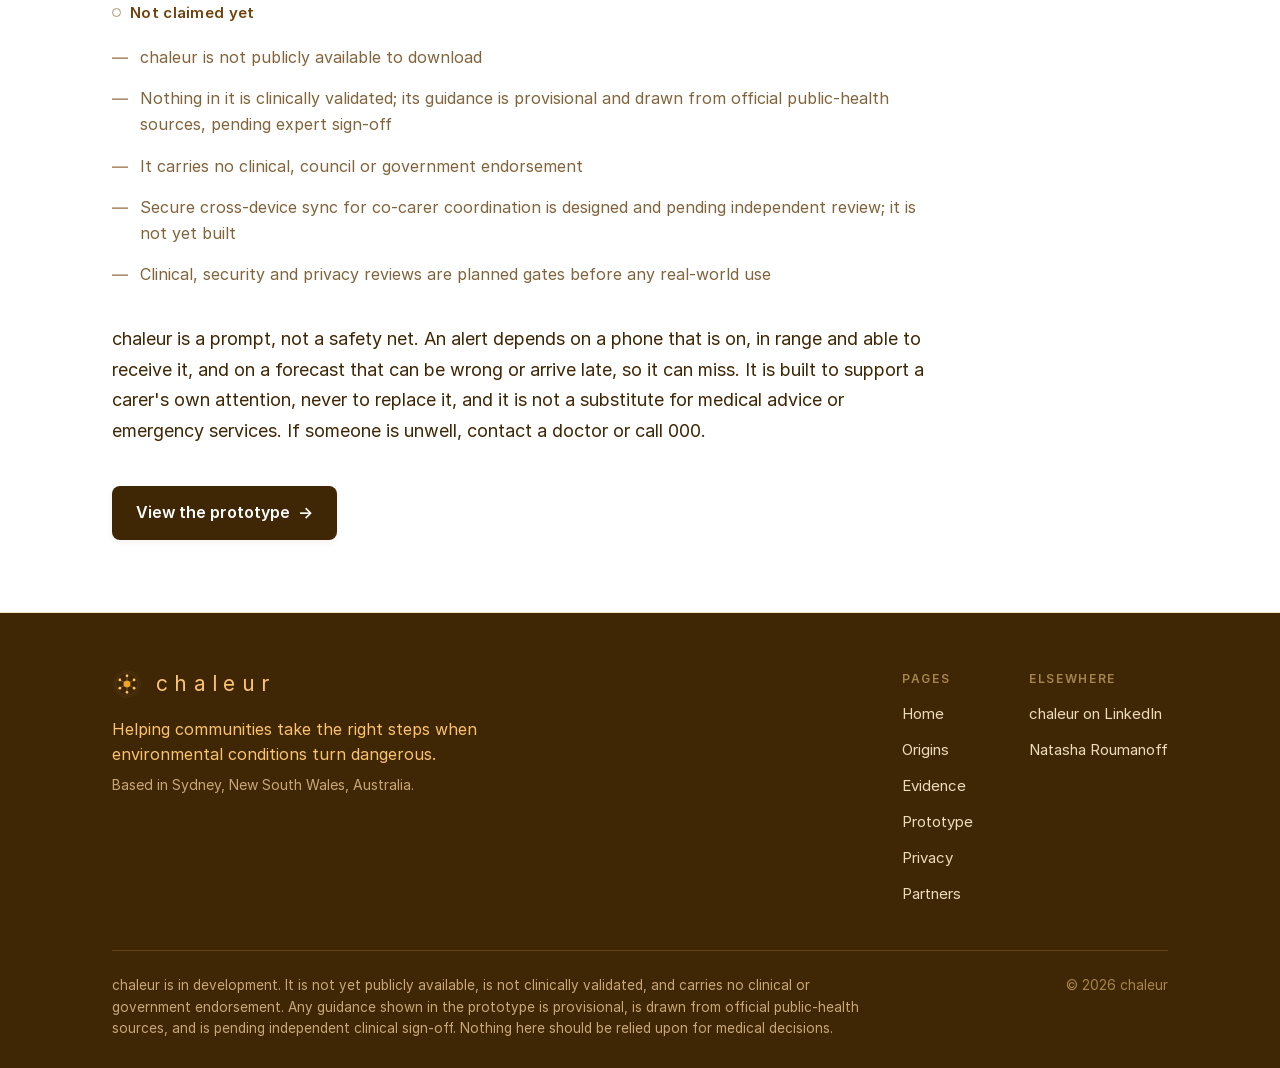
==== commit a0954695: "Narrow page cross-links to the page name only Links reading "the Privacy page" / "the Evidence page"" ====
--- a/index.html
+++ b/index.html
@@ -104,7 +104,7 @@
       <p style="margin:0 0 24px;font-size:18px;line-height:1.7;color:var(--fg);max-width:820px;">Extreme heat kills the isolated first. Studies of who dies in heatwaves have repeatedly found that living alone and lacking social contact are among the strongest risk factors, and that contact during dangerous conditions is one of the few protective factors a community can influence; the people who died when the August 2003 heatwave killed roughly 15,000 across France were disproportionately those who were alone.</p>
       <p style="margin:0 0 24px;font-size:18px;line-height:1.7;color:var(--fg);max-width:820px;">The established responses both miss the people they most need to reach. Warnings broadcast to everyone <a href="evidence.html#carer-routing" class="h-word-ul" style="color:var(--amber-border);font-weight:600;text-decoration:none;">fail at a documented point</a>, because the people most at risk frequently do not count themselves among them, so the warning is addressed to exactly the population least likely to act on it. Opt-in vulnerability registers (<a href="evidence.html#register" class="h-word-ul" style="color:var(--amber-border);font-weight:600;text-decoration:none;">France's institutional answer after 2003</a>) reach only those willing to enrol under the label of vulnerability, and they achieve their coverage by assembling a centralised, name-identified file of health data.</p>
       <p style="margin:0 0 24px;font-size:18px;line-height:1.7;color:var(--fg);max-width:820px;">chaleur starts from the other end of the relationship. It addresses the warning to the person who already worries (an adult child, a neighbour, a friend), someone who needs no persuading that the risk is real and is close enough to act on it. Because that carer holds the details on their own device, the design delivers the protective effect of a vulnerability register without ever constructing the centralised file of health data such registers require.</p>
-      <p style="margin:0 0 32px;font-size:18px;line-height:1.7;color:var(--fg);max-width:820px;">Routing the warning through a carer raises an obvious question about the vulnerable person's agency, and chaleur is designed around that question rather than past it. A person can set chaleur up for themselves, holding their own profile and consenting for themselves; where a carer sets it up instead for someone able to consent, the design asks the carer to confirm the relationship and to record that agreement. The self-service path exists precisely to preserve agency; the evidence above is why the design cannot rely on it as the only path in. The harder cases, and the consent and ethics framework a pilot would need, are set out openly on <a href="privacy.html#consent" class="h-word-ul" style="color:var(--amber-border);font-weight:600;text-decoration:none;">the Privacy page</a>.</p>
+      <p style="margin:0 0 32px;font-size:18px;line-height:1.7;color:var(--fg);max-width:820px;">Routing the warning through a carer raises an obvious question about the vulnerable person's agency, and chaleur is designed around that question rather than past it. A person can set chaleur up for themselves, holding their own profile and consenting for themselves; where a carer sets it up instead for someone able to consent, the design asks the carer to confirm the relationship and to record that agreement. The self-service path exists precisely to preserve agency; the evidence above is why the design cannot rely on it as the only path in. The harder cases, and the consent and ethics framework a pilot would need, are set out openly on the <a href="privacy.html#consent" class="h-word-ul" style="color:var(--amber-border);font-weight:600;text-decoration:none;">Privacy</a> page.</p>
       <div style="display:flex;align-items:center;gap:24px;flex-wrap:wrap;">
         <a href="evidence.html#open-questions" class="h-word" style="display:inline-flex;align-items:center;gap:7px;font-size:16px;font-weight:600;color:var(--amber-border);text-decoration:none;">How the idea holds up <span aria-hidden="true">→</span></a>
         <a href="origins.html" class="h-word" style="display:inline-flex;align-items:center;gap:7px;font-size:16px;font-weight:600;color:var(--amber-border);text-decoration:none;">How chaleur began <span aria-hidden="true">→</span></a>
--- a/assets/site.css
+++ b/assets/site.css
@@ -39,15 +39,26 @@
   .ch-halo{animation:none!important;}
 }
 
-/* ---- Anchor offset under the sticky header ----
-   #about on origins.html is a cross-page scroll target. Without an offset the sticky header
-   covers the section heading; the margin places the section's top edge (the cream-to-brown
-   boundary) at the header's bottom edge. Values track the header's measured height as its
-   nav wraps at narrow widths; query boundaries sit above the true wrap points so rendering
-   variance can only leave a sliver of cream visible, never hide the heading. */
+/* ---- Anchor offsets under the sticky header ----
+   The bundle gives in-content anchor targets an inline scroll-margin-top of 96px: the 65px
+   single-row header plus 31px clearance. The base rule below extends that default to any
+   in-content target without an inline value. When the header's nav wraps at narrow widths
+   the header grows to 113px / 163px, so the overrides keep the same 31px clearance there;
+   !important is required to beat the inline values. Query boundaries sit above the true wrap
+   points so rendering variance can only add clearance, never hide the target.
+   #about (origins.html) is the exception: it is a full-bleed brown section whose offset
+   equals the header height exactly, so the cream-to-brown boundary lands at the header's
+   bottom edge. */
+main [id]{scroll-margin-top:96px;}
 #about{scroll-margin-top:65px;}
-@media (max-width:659px){#about{scroll-margin-top:113px;}}
-@media (max-width:479px){#about{scroll-margin-top:163px;}}
+@media (max-width:659px){
+  main [id]{scroll-margin-top:144px!important;}
+  #about{scroll-margin-top:113px!important;}
+}
+@media (max-width:479px){
+  main [id]{scroll-margin-top:194px!important;}
+  #about{scroll-margin-top:163px!important;}
+}
 
 /* ---- Interaction states (reproduce the bundle's style-hover/focus/active) ---- */
 .is-skip:focus{top:16px!important;}
